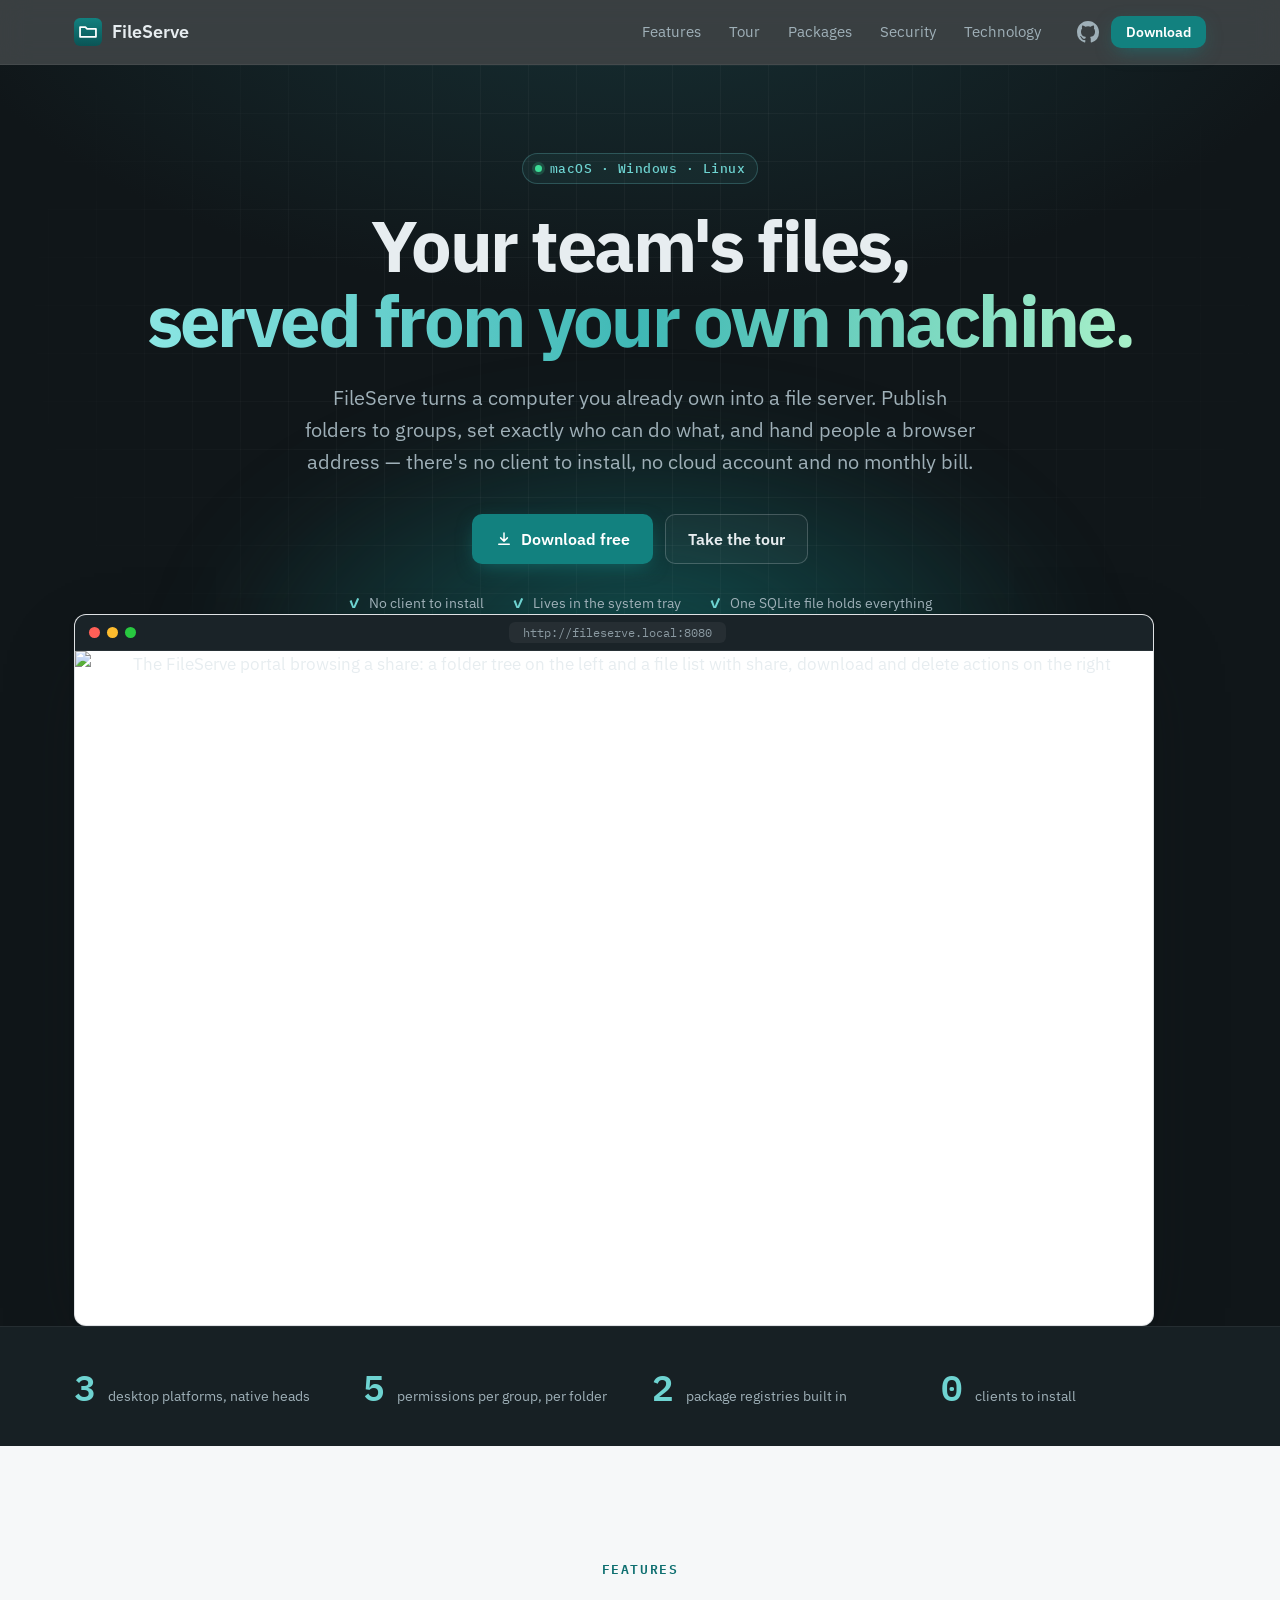
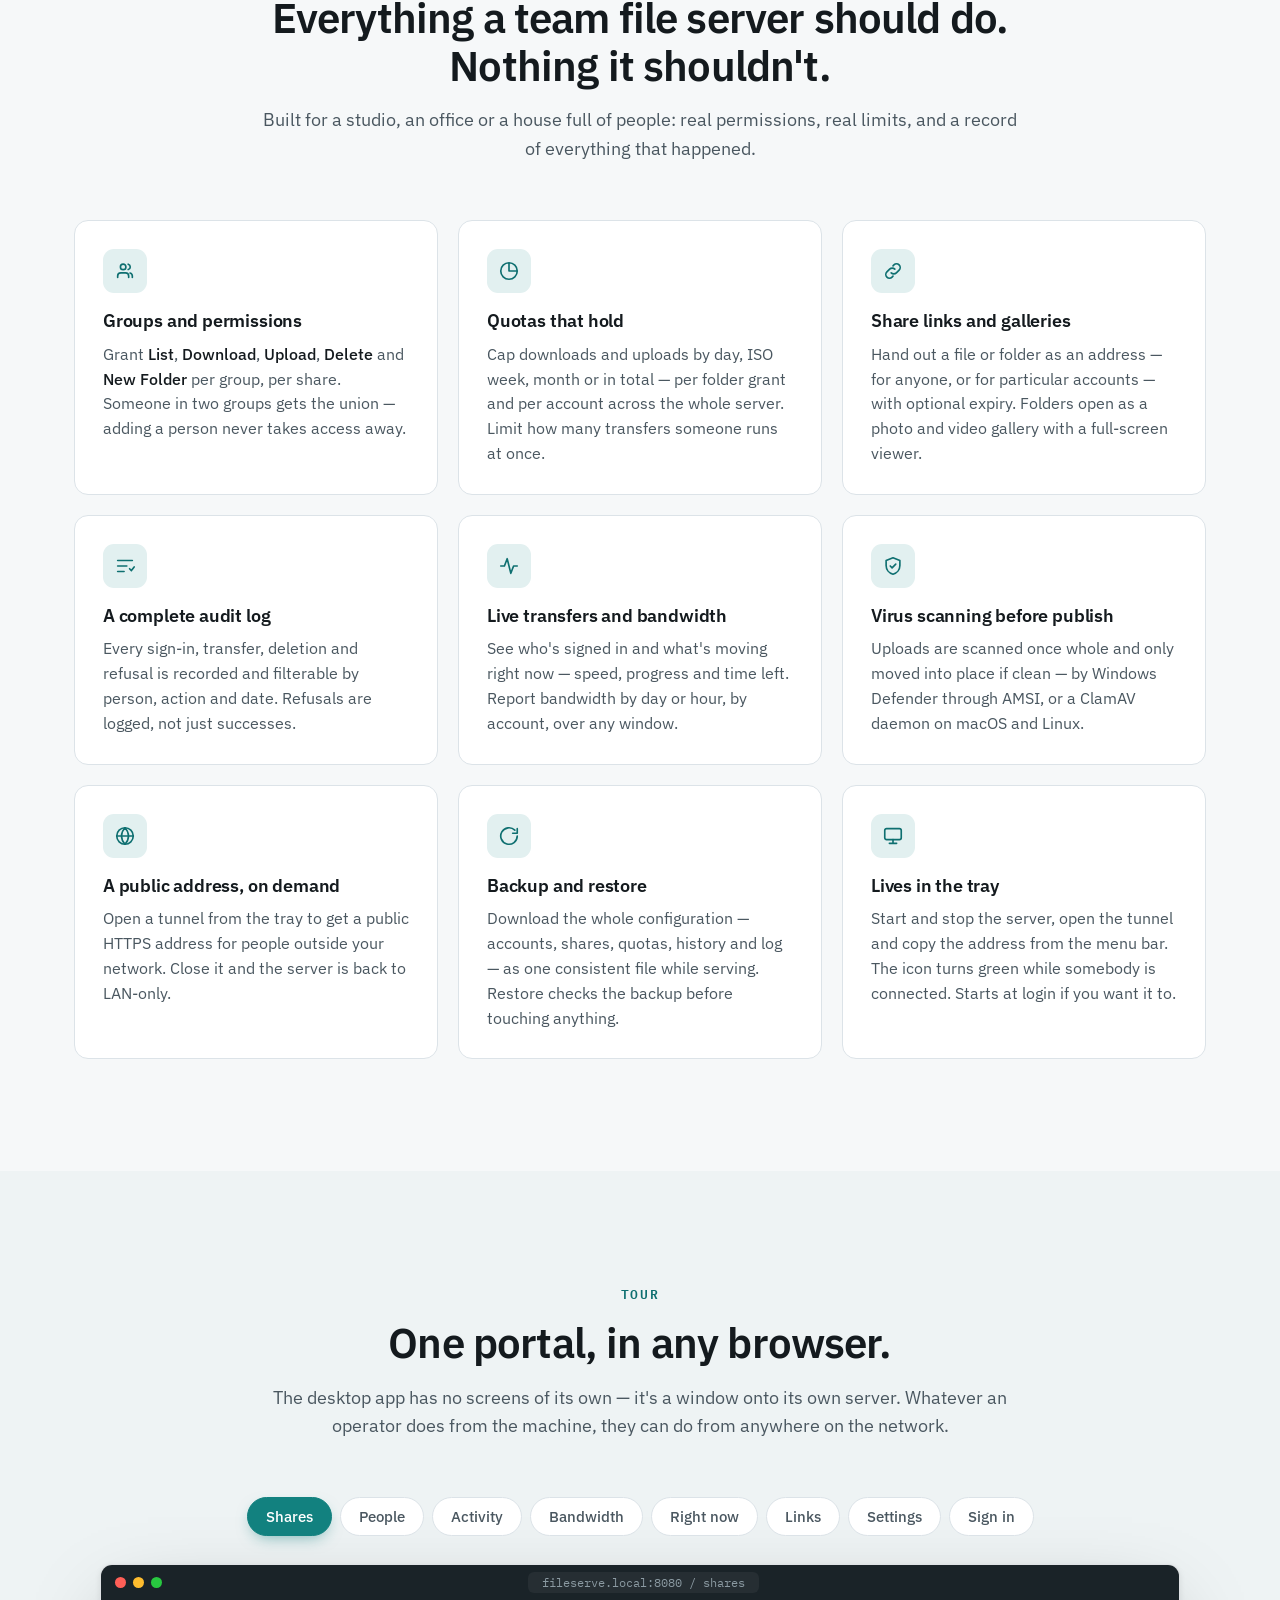
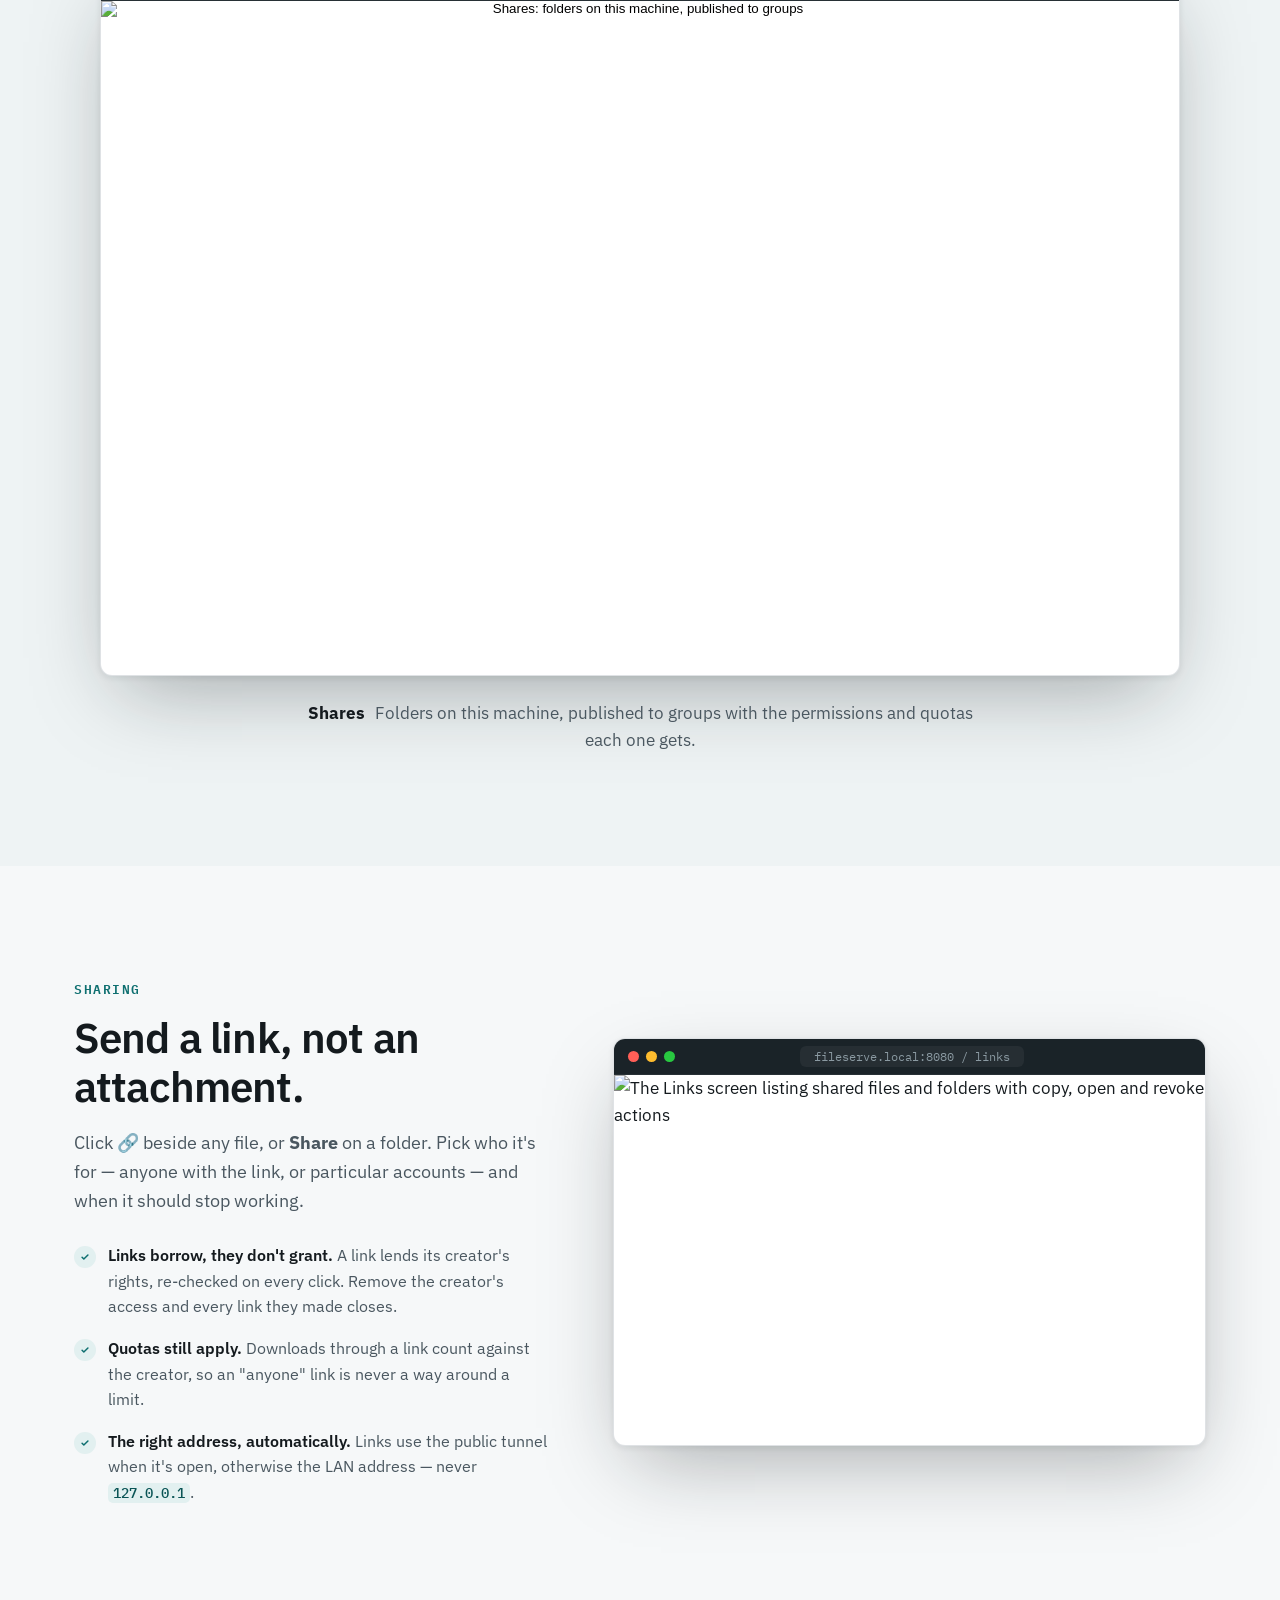
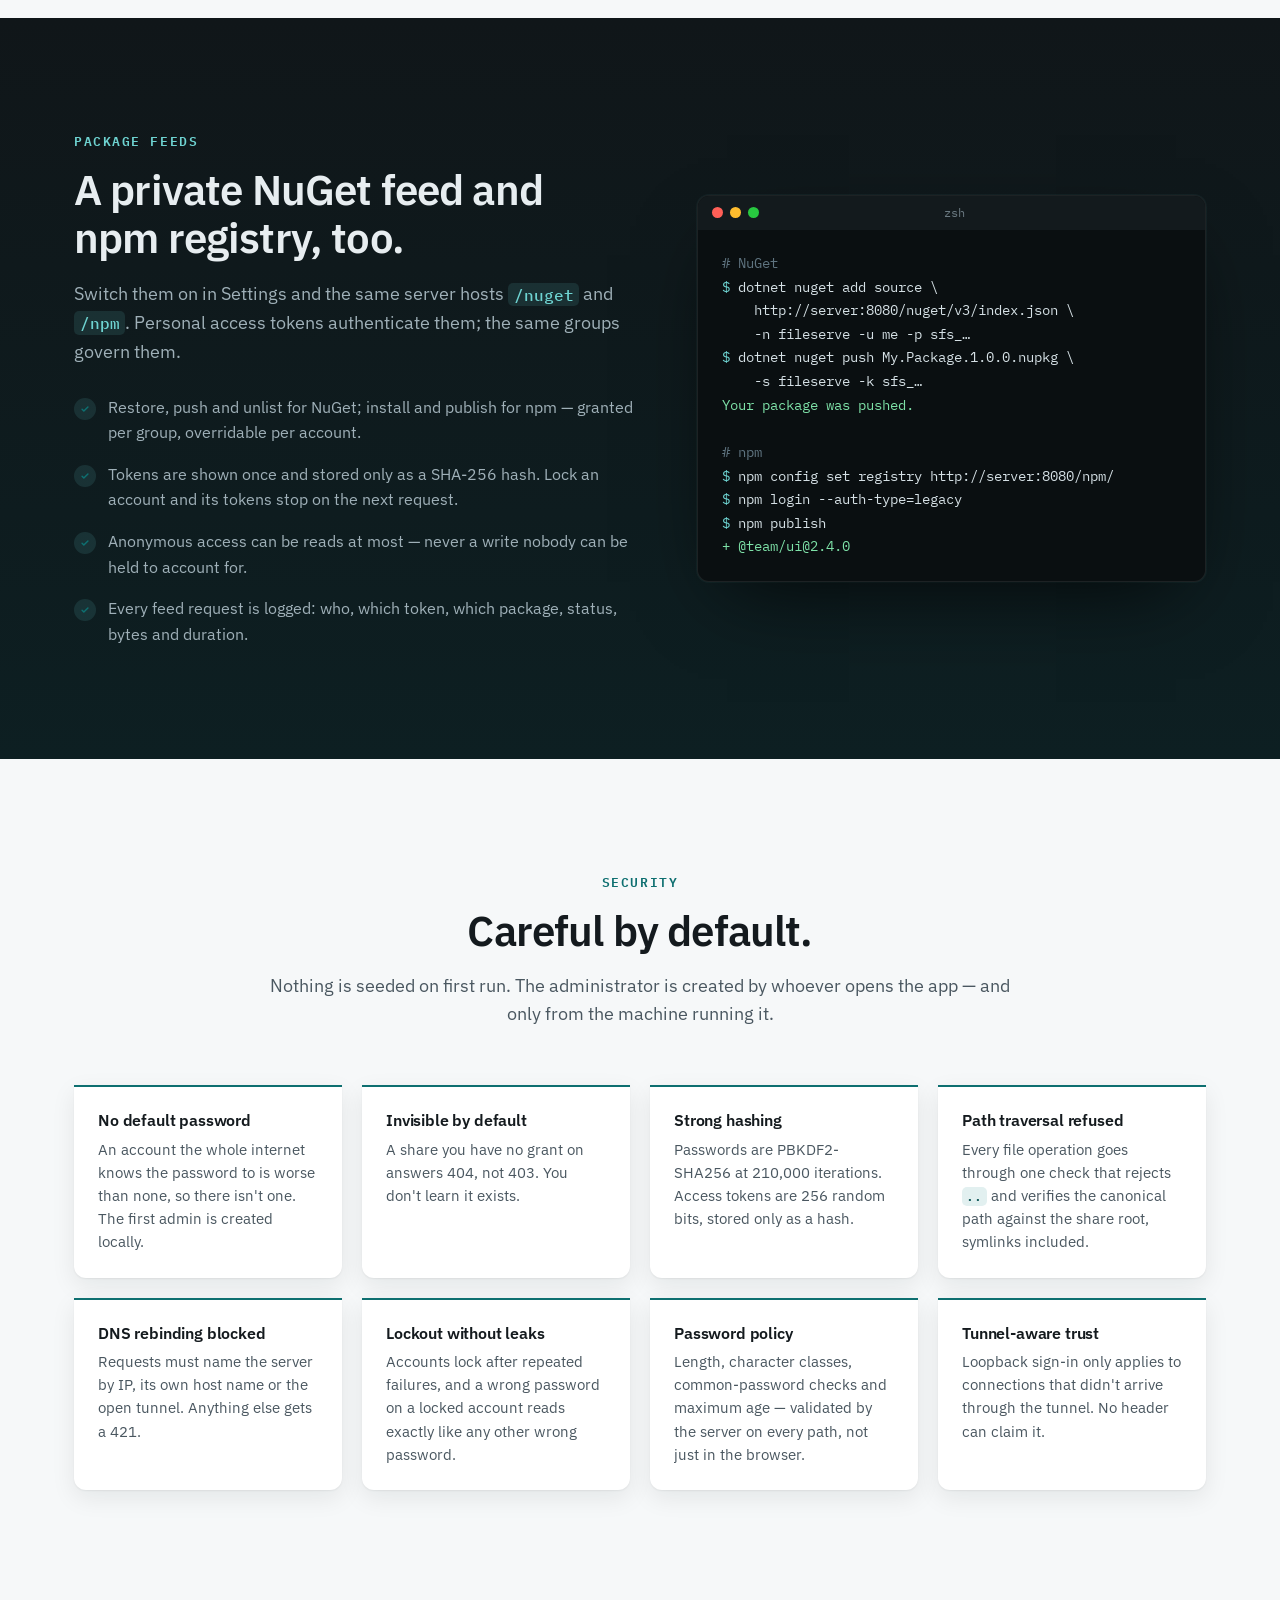
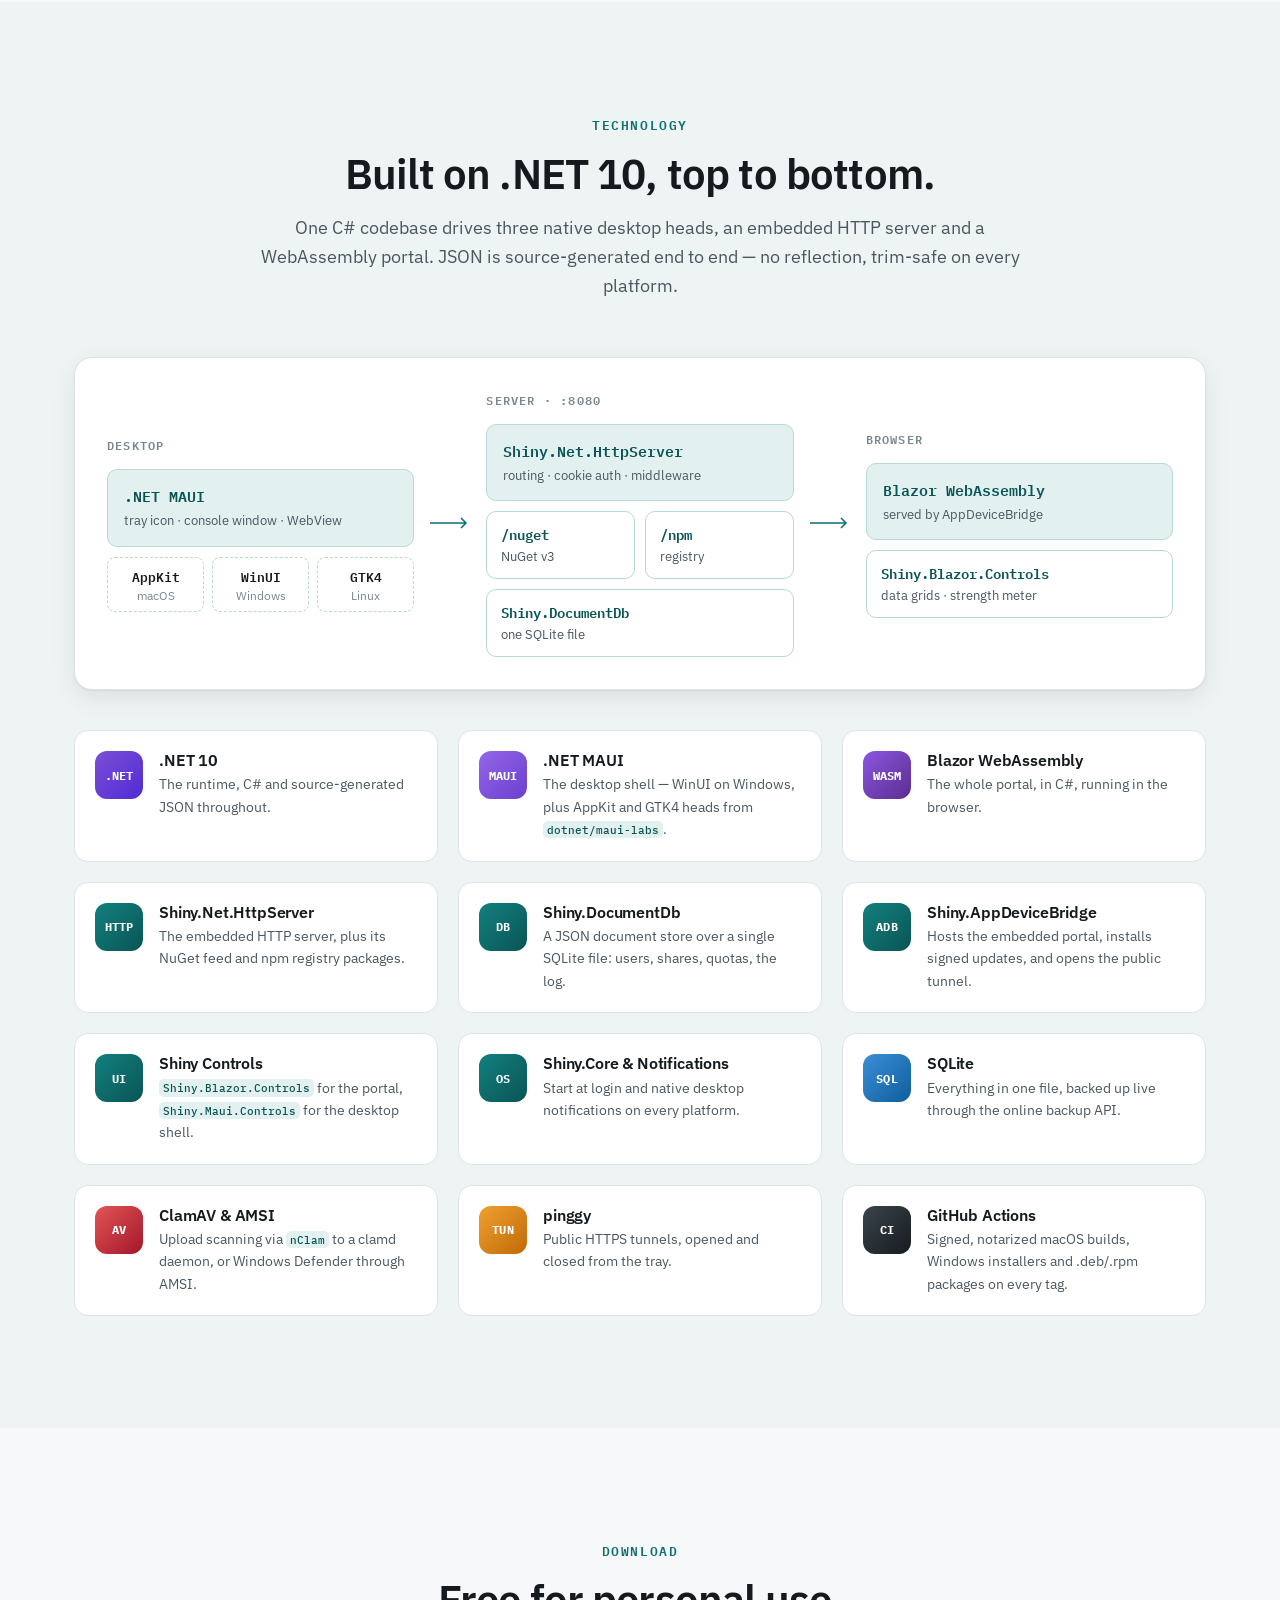
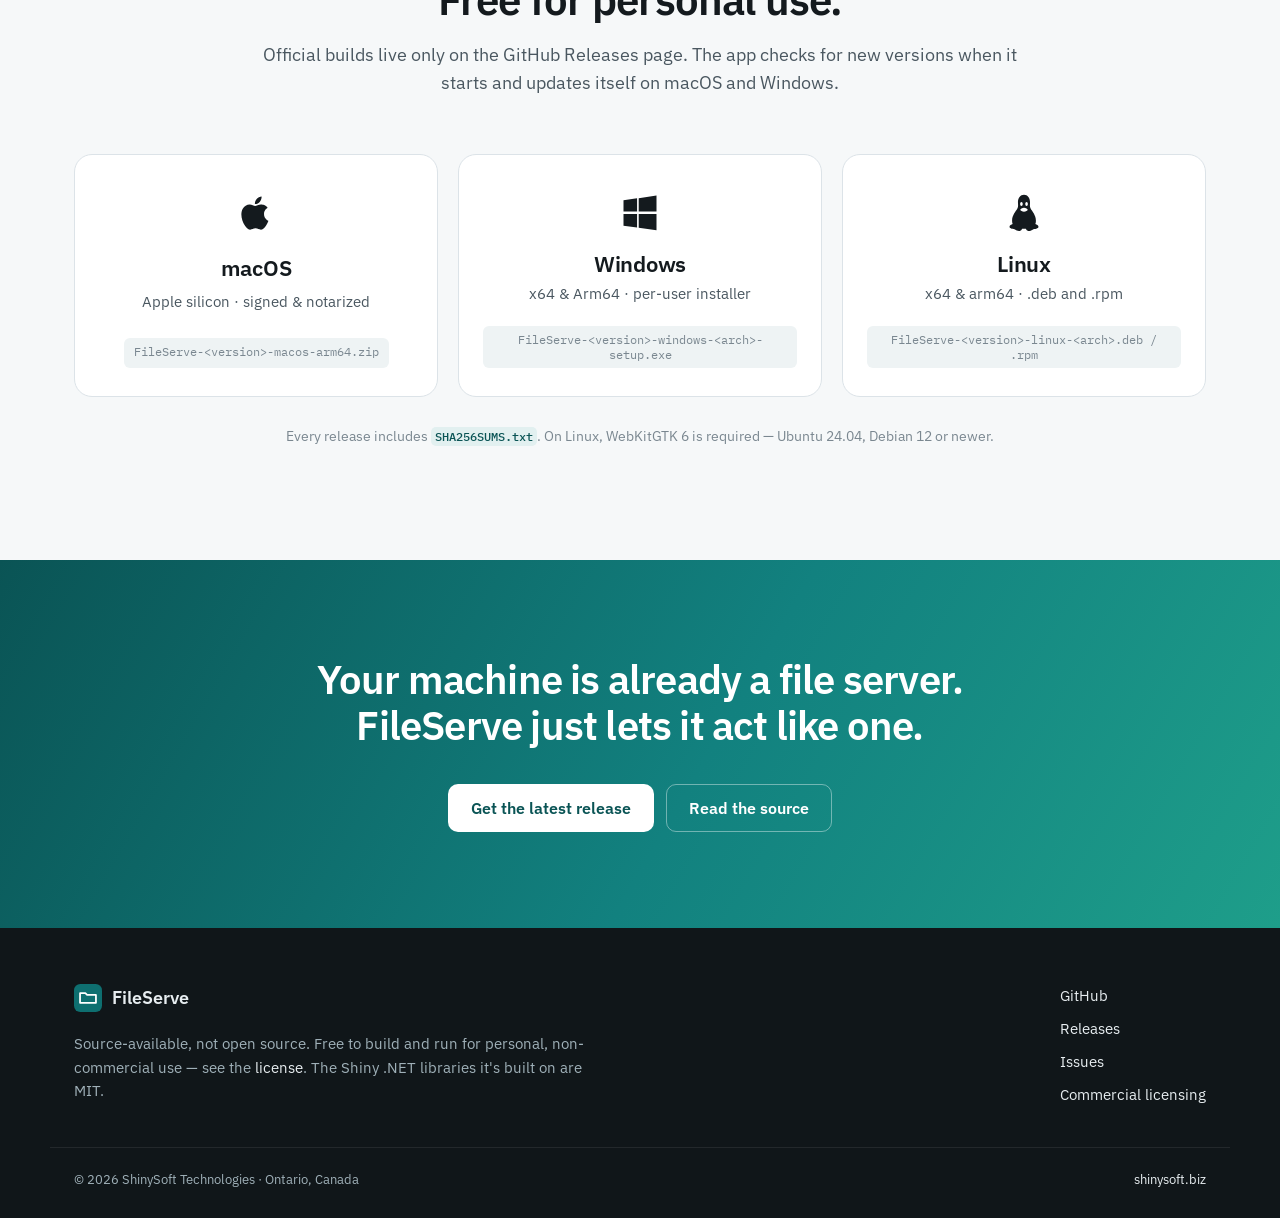
==== site/index.html @ 06740da3 "Website" ====
<!doctype html>
<html lang="en">
<head>
  <meta charset="utf-8">
  <meta name="viewport" content="width=device-width, initial-scale=1">
  <title>FileServe — a file server for your team, on your own machine</title>
  <meta name="description" content="FileServe is a self-hosted file server for macOS, Windows and Linux. Publish folders to groups with permissions and quotas, share links, watch transfers live, and host a private NuGet feed and npm registry — all from a browser, with no client to install.">
  <meta name="theme-color" content="#101619">

  <meta property="og:type" content="website">
  <meta property="og:title" content="FileServe — a file server for your team">
  <meta property="og:description" content="Self-hosted file sharing for macOS, Windows and Linux. Permissions, quotas, share links, live transfers, audit log, and private NuGet and npm feeds.">
  <meta property="og:url" content="https://shinysoftware.github.io/ShinyFileServe/">
  <meta property="og:image" content="https://shinysoftware.github.io/ShinyFileServe/screenshots/browse.png">
  <meta name="twitter:card" content="summary_large_image">

  <link rel="icon" type="image/svg+xml" href="icon.svg">
  <link rel="preconnect" href="https://fonts.googleapis.com">
  <link rel="preconnect" href="https://fonts.gstatic.com" crossorigin>
  <link href="https://fonts.googleapis.com/css2?family=IBM+Plex+Mono:wght@400;500;600&family=IBM+Plex+Sans:wght@400;500;600;700&display=swap" rel="stylesheet">
  <link rel="stylesheet" href="styles.css">
</head>
<body>

<header class="nav" id="top">
  <div class="wrap nav-inner">
    <a class="brand" href="#top" aria-label="FileServe home">
      <svg class="brand-mark" viewBox="100 100 824 824" aria-hidden="true"><defs><linearGradient id="t" x1="0" y1="0" x2="0" y2="1"><stop offset="0" stop-color="#12817F"/><stop offset="1" stop-color="#0A5455"/></linearGradient></defs><rect x="100" y="100" width="824" height="824" rx="184" fill="url(#t)"/><path d="M278 655 L278 369 L434 369 L486 421 L746 421 L746 655 Z" fill="none" stroke="#fff" stroke-width="52" stroke-linejoin="round" stroke-linecap="round"/></svg>
      <span>FileServe</span>
    </a>
    <nav class="nav-links" aria-label="Sections">
      <a href="#features">Features</a>
      <a href="#tour">Tour</a>
      <a href="#packages">Packages</a>
      <a href="#security">Security</a>
      <a href="#stack">Technology</a>
    </nav>
    <div class="nav-cta">
      <a class="icon-link" href="https://github.com/ShinySoftware/ShinyFileServe" aria-label="Source on GitHub">
        <svg viewBox="0 0 16 16" aria-hidden="true"><path fill="currentColor" d="M8 0C3.58 0 0 3.58 0 8a8 8 0 0 0 5.47 7.59c.4.07.55-.17.55-.38v-1.33c-2.23.48-2.7-1.07-2.7-1.07-.36-.92-.89-1.17-.89-1.17-.73-.5.06-.49.06-.49.8.06 1.23.83 1.23.83.72 1.22 1.87.87 2.33.66.07-.52.28-.87.51-1.07-1.78-.2-3.65-.89-3.65-3.95 0-.87.31-1.59.82-2.15-.08-.2-.36-1.02.08-2.12 0 0 .67-.21 2.2.82a7.6 7.6 0 0 1 4 0c1.53-1.04 2.2-.82 2.2-.82.44 1.1.16 1.92.08 2.12.51.56.82 1.27.82 2.15 0 3.07-1.87 3.75-3.65 3.95.29.25.54.73.54 1.48v2.19c0 .21.15.46.55.38A8 8 0 0 0 16 8c0-4.42-3.58-8-8-8Z"/></svg>
      </a>
      <a class="btn btn-sm btn-accent" href="#download">Download</a>
    </div>
  </div>
</header>

<main>

  <!-- Hero -->
  <section class="hero">
    <div class="hero-glow" aria-hidden="true"></div>
    <div class="wrap hero-inner">
      <p class="eyebrow"><span class="dot"></span> macOS · Windows · Linux</p>
      <h1>Your team's files,<br><span class="grad">served from your own machine.</span></h1>
      <p class="lede">
        FileServe turns a computer you already own into a file server. Publish folders to groups,
        set exactly who can do what, and hand people a browser address — there's no client to install,
        no cloud account and no monthly bill.
      </p>
      <div class="hero-actions">
        <a class="btn btn-accent btn-lg" href="#download">
          <svg viewBox="0 0 24 24" aria-hidden="true"><path d="M12 4v11m0 0-4.5-4.5M12 15l4.5-4.5M5 19h14" fill="none" stroke="currentColor" stroke-width="2" stroke-linecap="round" stroke-linejoin="round"/></svg>
          Download free
        </a>
        <a class="btn btn-ghost btn-lg" href="#tour">Take the tour</a>
      </div>
      <ul class="hero-facts" aria-label="Highlights">
        <li>No client to install</li>
        <li>Lives in the system tray</li>
        <li>One SQLite file holds everything</li>
      </ul>

      <figure class="window hero-shot">
        <div class="window-bar" aria-hidden="true"><i></i><i></i><i></i><span>http://fileserve.local:8080</span></div>
        <picture>
          <source media="(prefers-color-scheme: dark)" srcset="screenshots/browse-dark.png">
          <img src="screenshots/browse.png" width="1920" height="1200" alt="The FileServe portal browsing a share: a folder tree on the left and a file list with share, download and delete actions on the right">
        </picture>
      </figure>
    </div>
  </section>

  <!-- Strip -->
  <section class="strip" aria-label="At a glance">
    <div class="wrap strip-inner">
      <div><strong>3</strong><span>desktop platforms, native heads</span></div>
      <div><strong>5</strong><span>permissions per group, per folder</span></div>
      <div><strong>2</strong><span>package registries built in</span></div>
      <div><strong>0</strong><span>clients to install</span></div>
    </div>
  </section>

  <!-- Features -->
  <section class="section" id="features">
    <div class="wrap">
      <div class="section-head">
        <p class="kicker">Features</p>
        <h2>Everything a team file server should do. Nothing it shouldn't.</h2>
        <p>Built for a studio, an office or a house full of people: real permissions, real limits, and a record of everything that happened.</p>
      </div>

      <div class="grid features">
        <article class="card">
          <div class="ico"><svg viewBox="0 0 24 24"><path d="M16 19v-1.5a3.5 3.5 0 0 0-3.5-3.5h-5A3.5 3.5 0 0 0 4 17.5V19M10 10.5a3 3 0 1 0 0-6 3 3 0 0 0 0 6ZM20 19v-1.5a3.5 3.5 0 0 0-2.5-3.35M15.5 4.6a3 3 0 0 1 0 5.8"/></svg></div>
          <h3>Groups and permissions</h3>
          <p>Grant <em>List</em>, <em>Download</em>, <em>Upload</em>, <em>Delete</em> and <em>New Folder</em> per group, per share. Someone in two groups gets the union — adding a person never takes access away.</p>
        </article>
        <article class="card">
          <div class="ico"><svg viewBox="0 0 24 24"><path d="M12 3a9 9 0 1 0 9 9M12 3v9h9M12 3a9 9 0 0 1 9 9"/></svg></div>
          <h3>Quotas that hold</h3>
          <p>Cap downloads and uploads by day, ISO week, month or in total — per folder grant and per account across the whole server. Limit how many transfers someone runs at once.</p>
        </article>
        <article class="card">
          <div class="ico"><svg viewBox="0 0 24 24"><path d="M10 14a4 4 0 0 0 5.66 0l3-3a4 4 0 0 0-5.66-5.66l-1 1M14 10a4 4 0 0 0-5.66 0l-3 3a4 4 0 0 0 5.66 5.66l1-1"/></svg></div>
          <h3>Share links and galleries</h3>
          <p>Hand out a file or folder as an address — for anyone, or for particular accounts — with optional expiry. Folders open as a photo and video gallery with a full-screen viewer.</p>
        </article>
        <article class="card">
          <div class="ico"><svg viewBox="0 0 24 24"><path d="M4 6h16M4 12h10M4 18h7M17 15l2 2 3-4"/></svg></div>
          <h3>A complete audit log</h3>
          <p>Every sign-in, transfer, deletion and refusal is recorded and filterable by person, action and date. Refusals are logged, not just successes.</p>
        </article>
        <article class="card">
          <div class="ico"><svg viewBox="0 0 24 24"><path d="M3 12h4l3-8 4 16 3-8h4"/></svg></div>
          <h3>Live transfers and bandwidth</h3>
          <p>See who's signed in and what's moving right now — speed, progress and time left. Report bandwidth by day or hour, by account, over any window.</p>
        </article>
        <article class="card">
          <div class="ico"><svg viewBox="0 0 24 24"><path d="M12 3 4.5 6v5.5c0 4.6 3.2 8.4 7.5 9.5 4.3-1.1 7.5-4.9 7.5-9.5V6L12 3Z"/><path d="m9 12 2 2 4-4"/></svg></div>
          <h3>Virus scanning before publish</h3>
          <p>Uploads are scanned once whole and only moved into place if clean — by Windows Defender through AMSI, or a ClamAV daemon on macOS and Linux.</p>
        </article>
        <article class="card">
          <div class="ico"><svg viewBox="0 0 24 24"><circle cx="12" cy="12" r="9"/><path d="M3 12h18M12 3c2.5 2.7 3.8 5.7 3.8 9s-1.3 6.3-3.8 9c-2.5-2.7-3.8-5.7-3.8-9S9.5 5.7 12 3Z"/></svg></div>
          <h3>A public address, on demand</h3>
          <p>Open a tunnel from the tray to get a public HTTPS address for people outside your network. Close it and the server is back to LAN-only.</p>
        </article>
        <article class="card">
          <div class="ico"><svg viewBox="0 0 24 24"><path d="M21 12a9 9 0 1 1-2.64-6.36M21 4v5h-5"/></svg></div>
          <h3>Backup and restore</h3>
          <p>Download the whole configuration — accounts, shares, quotas, history and log — as one consistent file while serving. Restore checks the backup before touching anything.</p>
        </article>
        <article class="card">
          <div class="ico"><svg viewBox="0 0 24 24"><rect x="3" y="4" width="18" height="12" rx="2"/><path d="M8 20h8M12 16v4"/></svg></div>
          <h3>Lives in the tray</h3>
          <p>Start and stop the server, open the tunnel and copy the address from the menu bar. The icon turns green while somebody is connected. Starts at login if you want it to.</p>
        </article>
      </div>
    </div>
  </section>

  <!-- Tour -->
  <section class="section section-alt" id="tour">
    <div class="wrap">
      <div class="section-head">
        <p class="kicker">Tour</p>
        <h2>One portal, in any browser.</h2>
        <p>The desktop app has no screens of its own — it's a window onto its own server. Whatever an operator does from the machine, they can do from anywhere on the network.</p>
      </div>

      <div class="tour">
        <div class="tour-tabs" role="tablist" aria-label="Screens">
          <button role="tab" aria-selected="true" data-shot="shares" data-title="Shares" data-text="Folders on this machine, published to groups with the permissions and quotas each one gets.">Shares</button>
          <button role="tab" aria-selected="false" data-shot="people" data-title="People" data-text="Accounts and groups, parallel-transfer caps, expiry dates and per-account quotas.">People</button>
          <button role="tab" aria-selected="false" data-shot="activity" data-title="Activity" data-text="Every sign-in, transfer and refusal, filterable by who, what and when.">Activity</button>
          <button role="tab" aria-selected="false" data-shot="bandwidth" data-title="Bandwidth" data-text="In and out over any window, by day or by hour, with a table of who moved what.">Bandwidth</button>
          <button role="tab" aria-selected="false" data-shot="live" data-title="Right now" data-text="Who is signed in and what is moving — speed, progress and time left for every transfer.">Right now</button>
          <button role="tab" aria-selected="false" data-shot="links" data-title="Links" data-text="Files and folders shared by address: copy, open or revoke what you made and what was shared with you.">Links</button>
          <button role="tab" aria-selected="false" data-shot="settings" data-title="Settings" data-text="Serving, the public tunnel, password policy, sessions, package feeds and start at login.">Settings</button>
          <button role="tab" aria-selected="false" data-shot="signin" data-title="Sign in" data-text="What anyone not on this machine sees first — with a live password-strength meter on setup.">Sign in</button>
        </div>

        <figure class="window tour-shot">
          <div class="window-bar" aria-hidden="true"><i></i><i></i><i></i><span id="tour-url">fileserve.local:8080 / shares</span></div>
          <button class="tour-zoom" type="button" aria-label="View screenshot full size">
            <img id="tour-img" src="screenshots/shares.png" width="1920" height="1200" alt="Shares: folders on this machine, published to groups">
          </button>
        </figure>
        <p class="tour-caption"><strong id="tour-title">Shares</strong> <span id="tour-text">Folders on this machine, published to groups with the permissions and quotas each one gets.</span></p>
      </div>
    </div>
  </section>

  <!-- Split: links -->
  <section class="section">
    <div class="wrap split">
      <div>
        <p class="kicker">Sharing</p>
        <h2>Send a link, not an attachment.</h2>
        <p>Click 🔗 beside any file, or <strong>Share</strong> on a folder. Pick who it's for — anyone with the link, or particular accounts — and when it should stop working.</p>
        <ul class="ticks">
          <li><strong>Links borrow, they don't grant.</strong> A link lends its creator's rights, re-checked on every click. Remove the creator's access and every link they made closes.</li>
          <li><strong>Quotas still apply.</strong> Downloads through a link count against the creator, so an "anyone" link is never a way around a limit.</li>
          <li><strong>The right address, automatically.</strong> Links use the public tunnel when it's open, otherwise the LAN address — never <code>127.0.0.1</code>.</li>
        </ul>
      </div>
      <figure class="window">
        <div class="window-bar" aria-hidden="true"><i></i><i></i><i></i><span>fileserve.local:8080 / links</span></div>
        <img src="screenshots/links.png" width="1920" height="1200" loading="lazy" alt="The Links screen listing shared files and folders with copy, open and revoke actions">
      </figure>
    </div>
  </section>

  <!-- Packages -->
  <section class="section section-dark" id="packages">
    <div class="wrap split split-rev">
      <div>
        <p class="kicker">Package feeds</p>
        <h2>A private NuGet feed and npm registry, too.</h2>
        <p>Switch them on in Settings and the same server hosts <code>/nuget</code> and <code>/npm</code>. Personal access tokens authenticate them; the same groups govern them.</p>
        <ul class="ticks">
          <li>Restore, push and unlist for NuGet; install and publish for npm — granted per group, overridable per account.</li>
          <li>Tokens are shown once and stored only as a SHA-256 hash. Lock an account and its tokens stop on the next request.</li>
          <li>Anonymous access can be reads at most — never a write nobody can be held to account for.</li>
          <li>Every feed request is logged: who, which token, which package, status, bytes and duration.</li>
        </ul>
      </div>
      <div class="terminal" role="img" aria-label="Terminal commands adding FileServe as a NuGet source and npm registry">
        <div class="terminal-bar" aria-hidden="true"><i></i><i></i><i></i><span>zsh</span></div>
<pre><code><span class="c"># NuGet</span>
<span class="p">$</span> dotnet nuget add source \
    http://server:8080/nuget/v3/index.json \
    -n fileserve -u me -p sfs_…
<span class="p">$</span> dotnet nuget push My.Package.1.0.0.nupkg \
    -s fileserve -k sfs_…
<span class="ok">Your package was pushed.</span>

<span class="c"># npm</span>
<span class="p">$</span> npm config set registry http://server:8080/npm/
<span class="p">$</span> npm login --auth-type=legacy
<span class="p">$</span> npm publish
<span class="ok">+ @team/ui@2.4.0</span></code></pre>
      </div>
    </div>
  </section>

  <!-- Security -->
  <section class="section" id="security">
    <div class="wrap">
      <div class="section-head">
        <p class="kicker">Security</p>
        <h2>Careful by default.</h2>
        <p>Nothing is seeded on first run. The administrator is created by whoever opens the app — and only from the machine running it.</p>
      </div>
      <div class="grid security">
        <div class="sec"><h3>No default password</h3><p>An account the whole internet knows the password to is worse than none, so there isn't one. The first admin is created locally.</p></div>
        <div class="sec"><h3>Invisible by default</h3><p>A share you have no grant on answers 404, not 403. You don't learn it exists.</p></div>
        <div class="sec"><h3>Strong hashing</h3><p>Passwords are PBKDF2-SHA256 at 210,000 iterations. Access tokens are 256 random bits, stored only as a hash.</p></div>
        <div class="sec"><h3>Path traversal refused</h3><p>Every file operation goes through one check that rejects <code>..</code> and verifies the canonical path against the share root, symlinks included.</p></div>
        <div class="sec"><h3>DNS rebinding blocked</h3><p>Requests must name the server by IP, its own host name or the open tunnel. Anything else gets a 421.</p></div>
        <div class="sec"><h3>Lockout without leaks</h3><p>Accounts lock after repeated failures, and a wrong password on a locked account reads exactly like any other wrong password.</p></div>
        <div class="sec"><h3>Password policy</h3><p>Length, character classes, common-password checks and maximum age — validated by the server on every path, not just in the browser.</p></div>
        <div class="sec"><h3>Tunnel-aware trust</h3><p>Loopback sign-in only applies to connections that didn't arrive through the tunnel. No header can claim it.</p></div>
      </div>
    </div>
  </section>

  <!-- Stack -->
  <section class="section section-alt" id="stack">
    <div class="wrap">
      <div class="section-head">
        <p class="kicker">Technology</p>
        <h2>Built on .NET 10, top to bottom.</h2>
        <p>One C# codebase drives three native desktop heads, an embedded HTTP server and a WebAssembly portal. JSON is source-generated end to end — no reflection, trim-safe on every platform.</p>
      </div>

      <div class="arch" aria-label="Architecture">
        <div class="arch-col">
          <p class="arch-label">Desktop</p>
          <div class="arch-box"><strong>.NET MAUI</strong><span>tray icon · console window · WebView</span></div>
          <div class="arch-heads">
            <span>AppKit<small>macOS</small></span>
            <span>WinUI<small>Windows</small></span>
            <span>GTK4<small>Linux</small></span>
          </div>
        </div>
        <div class="arch-arrow" aria-hidden="true"><svg viewBox="0 0 40 12"><path d="M0 6h36m-5-5 5 5-5 5" fill="none" stroke="currentColor" stroke-width="1.5"/></svg></div>
        <div class="arch-col">
          <p class="arch-label">Server · :8080</p>
          <div class="arch-box"><strong>Shiny.Net.HttpServer</strong><span>routing · cookie auth · middleware</span></div>
          <div class="arch-row">
            <div class="arch-box sm"><strong>/nuget</strong><span>NuGet v3</span></div>
            <div class="arch-box sm"><strong>/npm</strong><span>registry</span></div>
          </div>
          <div class="arch-box sm"><strong>Shiny.DocumentDb</strong><span>one SQLite file</span></div>
        </div>
        <div class="arch-arrow" aria-hidden="true"><svg viewBox="0 0 40 12"><path d="M0 6h36m-5-5 5 5-5 5" fill="none" stroke="currentColor" stroke-width="1.5"/></svg></div>
        <div class="arch-col">
          <p class="arch-label">Browser</p>
          <div class="arch-box"><strong>Blazor WebAssembly</strong><span>served by AppDeviceBridge</span></div>
          <div class="arch-box sm"><strong>Shiny.Blazor.Controls</strong><span>data grids · strength meter</span></div>
        </div>
      </div>

      <div class="grid stack">
        <a class="tech" href="https://dotnet.microsoft.com/" target="_blank" rel="noopener"><span class="tech-badge b-net">.NET</span><div><h3>.NET 10</h3><p>The runtime, C# and source-generated JSON throughout.</p></div></a>
        <a class="tech" href="https://dotnet.microsoft.com/apps/maui" target="_blank" rel="noopener"><span class="tech-badge b-maui">MAUI</span><div><h3>.NET MAUI</h3><p>The desktop shell — WinUI on Windows, plus AppKit and GTK4 heads from <code>dotnet/maui-labs</code>.</p></div></a>
        <a class="tech" href="https://dotnet.microsoft.com/apps/aspnet/web-apps/blazor" target="_blank" rel="noopener"><span class="tech-badge b-blazor">WASM</span><div><h3>Blazor WebAssembly</h3><p>The whole portal, in C#, running in the browser.</p></div></a>
        <a class="tech" href="https://github.com/shinyorg" target="_blank" rel="noopener"><span class="tech-badge b-shiny">HTTP</span><div><h3>Shiny.Net.HttpServer</h3><p>The embedded HTTP server, plus its NuGet feed and npm registry packages.</p></div></a>
        <a class="tech" href="https://github.com/shinyorg" target="_blank" rel="noopener"><span class="tech-badge b-shiny">DB</span><div><h3>Shiny.DocumentDb</h3><p>A JSON document store over a single SQLite file: users, shares, quotas, the log.</p></div></a>
        <a class="tech" href="https://github.com/shinyorg/appdevicebridge" target="_blank" rel="noopener"><span class="tech-badge b-shiny">ADB</span><div><h3>Shiny.AppDeviceBridge</h3><p>Hosts the embedded portal, installs signed updates, and opens the public tunnel.</p></div></a>
        <a class="tech" href="https://github.com/shinyorg" target="_blank" rel="noopener"><span class="tech-badge b-shiny">UI</span><div><h3>Shiny Controls</h3><p><code>Shiny.Blazor.Controls</code> for the portal, <code>Shiny.Maui.Controls</code> for the desktop shell.</p></div></a>
        <a class="tech" href="https://github.com/shinyorg/shiny" target="_blank" rel="noopener"><span class="tech-badge b-shiny">OS</span><div><h3>Shiny.Core &amp; Notifications</h3><p>Start at login and native desktop notifications on every platform.</p></div></a>
        <a class="tech" href="https://www.sqlite.org/" target="_blank" rel="noopener"><span class="tech-badge b-sqlite">SQL</span><div><h3>SQLite</h3><p>Everything in one file, backed up live through the online backup API.</p></div></a>
        <a class="tech" href="https://www.clamav.net/" target="_blank" rel="noopener"><span class="tech-badge b-av">AV</span><div><h3>ClamAV &amp; AMSI</h3><p>Upload scanning via <code>nClam</code> to a clamd daemon, or Windows Defender through AMSI.</p></div></a>
        <a class="tech" href="https://pinggy.io/" target="_blank" rel="noopener"><span class="tech-badge b-tun">TUN</span><div><h3>pinggy</h3><p>Public HTTPS tunnels, opened and closed from the tray.</p></div></a>
        <a class="tech" href="https://github.com/features/actions" target="_blank" rel="noopener"><span class="tech-badge b-gh">CI</span><div><h3>GitHub Actions</h3><p>Signed, notarized macOS builds, Windows installers and .deb/.rpm packages on every tag.</p></div></a>
      </div>
    </div>
  </section>

  <!-- Download -->
  <section class="section" id="download">
    <div class="wrap">
      <div class="section-head">
        <p class="kicker">Download</p>
        <h2>Free for personal use.</h2>
        <p>Official builds live only on the GitHub Releases page. The app checks for new versions when it starts and updates itself on macOS and Windows.</p>
      </div>
      <div class="grid downloads">
        <a class="dl" href="https://github.com/ShinySoftware/ShinyFileServe/releases/latest">
          <svg class="dl-os" viewBox="0 0 24 24" aria-hidden="true"><path fill="currentColor" d="M16.37 12.6c-.02-2.3 1.88-3.4 1.96-3.46-1.07-1.56-2.73-1.77-3.32-1.8-1.41-.14-2.76.83-3.47.83-.72 0-1.82-.81-3-.79-1.54.02-2.96.9-3.76 2.27-1.6 2.78-.41 6.9 1.15 9.16.77 1.1 1.67 2.34 2.86 2.3 1.15-.05 1.58-.74 2.97-.74 1.38 0 1.77.74 2.98.72 1.24-.02 2.02-1.12 2.77-2.23.88-1.28 1.24-2.52 1.26-2.59-.03-.01-2.4-.92-2.4-3.67ZM14.1 5.86c.63-.77 1.06-1.83.94-2.89-.91.04-2.02.61-2.67 1.37-.58.67-1.1 1.76-.96 2.8 1.02.08 2.06-.52 2.69-1.28Z"/></svg>
          <h3>macOS</h3>
          <p>Apple silicon · signed &amp; notarized</p>
          <span class="dl-file">FileServe-&lt;version&gt;-macos-arm64.zip</span>
        </a>
        <a class="dl" href="https://github.com/ShinySoftware/ShinyFileServe/releases/latest">
          <svg class="dl-os" viewBox="0 0 24 24" aria-hidden="true"><path fill="currentColor" d="M3 5.1 10.4 4v7.2H3V5.1Zm8.3-1.2L21 2.5v8.7h-9.7V3.9ZM3 12.6h7.4v7.3L3 18.9v-6.3Zm8.3 0H21v8.8l-9.7-1.4v-7.4Z"/></svg>
          <h3>Windows</h3>
          <p>x64 &amp; Arm64 · per-user installer</p>
          <span class="dl-file">FileServe-&lt;version&gt;-windows-&lt;arch&gt;-setup.exe</span>
        </a>
        <a class="dl" href="https://github.com/ShinySoftware/ShinyFileServe/releases/latest">
          <svg class="dl-os" viewBox="0 0 24 24" aria-hidden="true"><path fill="currentColor" d="M12 2c-2 0-3.3 1.7-3.3 4.2 0 1.3.3 2.3-.3 3.4-.9 1.6-2.9 3.6-2.9 6.6 0 .7.1 1.3.3 1.8-.7.3-1.7.6-1.7 1.5 0 1.1 2.1 1.1 3.2 1.6 1 .5 1.8.9 2.6.6.6-.2.9-.7 1.1-1.1h2c.2.4.5.9 1.1 1.1.8.3 1.6-.1 2.6-.6 1.1-.5 3.2-.5 3.2-1.6 0-.9-1-1.2-1.7-1.5.2-.5.3-1.1.3-1.8 0-3-2-5-2.9-6.6-.6-1.1-.3-2.1-.3-3.4C15.3 3.7 14 2 12 2Zm-1.4 4c.4 0 .7.5.7 1.1 0 .6-.3 1.1-.7 1.1s-.7-.5-.7-1.1c0-.6.3-1.1.7-1.1Zm2.8 0c.4 0 .7.5.7 1.1 0 .6-.3 1.1-.7 1.1s-.7-.5-.7-1.1c0-.6.3-1.1.7-1.1ZM12 9.2c.9 0 2 .6 2 1 0 .5-1.1 1.1-2 1.1s-2-.6-2-1.1c0-.4 1.1-1 2-1Z"/></svg>
          <h3>Linux</h3>
          <p>x64 &amp; arm64 · .deb and .rpm</p>
          <span class="dl-file">FileServe-&lt;version&gt;-linux-&lt;arch&gt;.deb / .rpm</span>
        </a>
      </div>
      <p class="dl-note">Every release includes <code>SHA256SUMS.txt</code>. On Linux, WebKitGTK 6 is required — Ubuntu 24.04, Debian 12 or newer.</p>
    </div>
  </section>

  <!-- Final CTA -->
  <section class="cta">
    <div class="wrap cta-inner">
      <h2>Your machine is already a file server.<br>FileServe just lets it act like one.</h2>
      <div class="hero-actions">
        <a class="btn btn-light btn-lg" href="https://github.com/ShinySoftware/ShinyFileServe/releases/latest">Get the latest release</a>
        <a class="btn btn-ghost-light btn-lg" href="https://github.com/ShinySoftware/ShinyFileServe">Read the source</a>
      </div>
    </div>
  </section>

</main>

<footer class="footer">
  <div class="wrap footer-inner">
    <div>
      <a class="brand" href="#top">
        <svg class="brand-mark" viewBox="100 100 824 824" aria-hidden="true"><rect x="100" y="100" width="824" height="824" rx="184" fill="#0E6F70"/><path d="M278 655 L278 369 L434 369 L486 421 L746 421 L746 655 Z" fill="none" stroke="#fff" stroke-width="52" stroke-linejoin="round" stroke-linecap="round"/></svg>
        <span>FileServe</span>
      </a>
      <p class="footer-note">Source-available, not open source. Free to build and run for personal, non-commercial use — see the <a href="https://github.com/ShinySoftware/ShinyFileServe/blob/main/LICENSE.md">license</a>. The Shiny .NET libraries it's built on are MIT.</p>
    </div>
    <div class="footer-links">
      <a href="https://github.com/ShinySoftware/ShinyFileServe">GitHub</a>
      <a href="https://github.com/ShinySoftware/ShinyFileServe/releases">Releases</a>
      <a href="https://github.com/ShinySoftware/ShinyFileServe/issues">Issues</a>
      <a href="mailto:allan@shinysoft.biz">Commercial licensing</a>
    </div>
  </div>
  <div class="wrap footer-base">
    <span>© 2026 ShinySoft Technologies · Ontario, Canada</span>
    <a href="https://shinysoft.biz">shinysoft.biz</a>
  </div>
</footer>

<dialog class="lightbox" id="lightbox" aria-label="Screenshot">
  <form method="dialog"><button class="lightbox-close" aria-label="Close">×</button></form>
  <img id="lightbox-img" src="" alt="">
</dialog>

<script>
  (function () {
    var tabs = document.querySelectorAll('.tour-tabs [role="tab"]');
    var img = document.getElementById('tour-img');
    var url = document.getElementById('tour-url');
    var title = document.getElementById('tour-title');
    var text = document.getElementById('tour-text');

    // Warm the cache so switching tabs doesn't flash.
    tabs.forEach(function (t) { new Image().src = 'screenshots/' + t.dataset.shot + '.png'; });

    function select(tab) {
      tabs.forEach(function (t) { t.setAttribute('aria-selected', t === tab ? 'true' : 'false'); });
      img.classList.add('swap');
      setTimeout(function () {
        img.src = 'screenshots/' + tab.dataset.shot + '.png';
        img.alt = tab.dataset.title + ': ' + tab.dataset.text;
        url.textContent = 'fileserve.local:8080 / ' + tab.dataset.shot;
        title.textContent = tab.dataset.title;
        text.textContent = tab.dataset.text;
        img.classList.remove('swap');
      }, 140);
    }

    tabs.forEach(function (t, i) {
      t.addEventListener('click', function () { select(t); });
      t.addEventListener('keydown', function (e) {
        var next = e.key === 'ArrowRight' ? i + 1 : e.key === 'ArrowLeft' ? i - 1 : null;
        if (next === null) return;
        var target = tabs[(next + tabs.length) % tabs.length];
        target.focus();
        select(target);
      });
    });

    var box = document.getElementById('lightbox');
    var boxImg = document.getElementById('lightbox-img');
    document.querySelector('.tour-zoom').addEventListener('click', function () {
      boxImg.src = img.src;
      boxImg.alt = img.alt;
      box.showModal();
    });
    box.addEventListener('click', function (e) { if (e.target === box) box.close(); });

    // Fade sections in as they scroll into view.
    var io = 'IntersectionObserver' in window && new IntersectionObserver(function (entries) {
      entries.forEach(function (e) {
        if (e.isIntersecting) { e.target.classList.add('in'); io.unobserve(e.target); }
      });
    }, { rootMargin: '0px 0px -10% 0px' });
    document.querySelectorAll('.card, .sec, .tech, .dl, .split > *, .arch').forEach(function (el) {
      if (io) { el.classList.add('reveal'); io.observe(el); }
    });
  })();
</script>
</body>
</html>
---- site/styles.css ----
/* FileServe product site. Colours follow the portal's own tokens (src/ShinyFileServe.Web/wwwroot/css). */

:root {
  --paper: #F6F8F9;
  --surface: #FFFFFF;
  --alt: #EEF3F4;
  --ink: #141A1E;
  --ink-soft: #4A5760;
  --ink-faint: #7A8790;
  --rule: #DCE3E8;
  --chrome: #101619;
  --chrome-2: #172024;
  --on-chrome: #E7EDF0;
  --on-chrome-soft: #9FB0B8;
  --accent: #0E6F70;
  --accent-ink: #0A5455;
  --accent-bright: #12817F;
  --accent-soft: #E2F0F0;
  --accent-line: #B6D9D9;
  --accent-inverse: #6ED3D1;
  --shadow: 0 1px 2px rgba(16, 22, 25, .06), 0 8px 24px rgba(16, 22, 25, .08);
  --shadow-lg: 0 2px 6px rgba(16, 22, 25, .08), 0 30px 80px -20px rgba(16, 22, 25, .35);
  --radius: 14px;
  --sans: 'IBM Plex Sans', system-ui, -apple-system, 'Segoe UI', sans-serif;
  --mono: 'IBM Plex Mono', ui-monospace, 'SF Mono', Menlo, monospace;
}

@media (prefers-color-scheme: dark) {
  :root:not([data-theme="light"]) {
    --paper: #0B1013;
    --surface: #121A1E;
    --alt: #0F171A;
    --ink: #E7EDF0;
    --ink-soft: #A9B7BF;
    --ink-faint: #7C8C95;
    --rule: #22303A;
    --accent: #3FB8B5;
    --accent-ink: #6ED3D1;
    --accent-soft: #10292A;
    --accent-line: #1E4B4B;
    --shadow: 0 1px 2px rgba(0, 0, 0, .3), 0 8px 24px rgba(0, 0, 0, .3);
    --shadow-lg: 0 2px 6px rgba(0, 0, 0, .4), 0 30px 80px -20px rgba(0, 0, 0, .7);
  }
}

* { box-sizing: border-box; }
html { scroll-behavior: smooth; scroll-padding-top: 72px; }
body {
  margin: 0;
  background: var(--paper);
  color: var(--ink);
  font: 400 17px/1.6 var(--sans);
  -webkit-font-smoothing: antialiased;
  overflow-x: hidden;
}
img { max-width: 100%; height: auto; display: block; }
a { color: var(--accent); text-decoration: none; }
a:hover { text-decoration: underline; }
code { font: 500 .88em var(--mono); background: var(--accent-soft); color: var(--accent-ink); padding: .1em .35em; border-radius: 5px; }
h1, h2, h3 { line-height: 1.15; margin: 0; letter-spacing: -.02em; }
h2 { font-size: clamp(28px, 4vw, 42px); font-weight: 600; }
h3 { font-size: 18px; font-weight: 600; letter-spacing: -.01em; }

.wrap { max-width: 1180px; margin: 0 auto; padding: 0 24px; }
@media (max-width: 600px) { .wrap { padding: 0 16px; } }

/* Buttons */
.btn {
  display: inline-flex; align-items: center; gap: 8px;
  font: 600 15px/1 var(--sans); padding: 12px 18px; border-radius: 10px;
  border: 1px solid transparent; transition: transform .15s, background .15s, box-shadow .15s;
  white-space: nowrap;
}
.btn:hover { text-decoration: none; transform: translateY(-1px); }
.btn svg { width: 18px; height: 18px; }
.btn-sm { padding: 8px 14px; font-size: 14px; }
.btn-lg { padding: 15px 22px; font-size: 16px; }
.btn-accent { background: var(--accent-bright); color: #fff; box-shadow: 0 6px 20px -6px rgba(18, 129, 127, .7); }
.btn-accent:hover { background: #159290; }
.btn-ghost { color: var(--on-chrome); border-color: rgba(231, 237, 240, .22); background: rgba(255, 255, 255, .03); }
.btn-ghost:hover { border-color: rgba(231, 237, 240, .45); }
.btn-light { background: #fff; color: var(--accent-ink); }
.btn-ghost-light { color: #fff; border-color: rgba(255, 255, 255, .4); }
.btn-ghost-light:hover { border-color: #fff; }

/* Nav */
.nav {
  position: sticky; top: 0; z-index: 50;
  background: rgba(16, 22, 25, .82); backdrop-filter: saturate(160%) blur(14px); -webkit-backdrop-filter: saturate(160%) blur(14px);
  border-bottom: 1px solid rgba(255, 255, 255, .06);
}
.nav-inner { display: flex; align-items: center; gap: 24px; height: 64px; }
.brand { display: inline-flex; align-items: center; gap: 10px; color: var(--on-chrome); font-weight: 600; font-size: 18px; }
.brand:hover { text-decoration: none; }
.brand-mark { width: 28px; height: 28px; }
.nav-links { display: flex; gap: 4px; margin-left: auto; }
.nav-links a { color: var(--on-chrome-soft); font-size: 15px; padding: 8px 12px; border-radius: 8px; }
.nav-links a:hover { color: var(--on-chrome); background: rgba(255, 255, 255, .06); text-decoration: none; }
.nav-cta { display: flex; align-items: center; gap: 12px; }
.icon-link { color: var(--on-chrome-soft); display: inline-flex; }
.icon-link:hover { color: var(--on-chrome); }
.icon-link svg { width: 22px; height: 22px; }
@media (max-width: 860px) { .nav-links { display: none; } .nav-cta { margin-left: auto; } }

/* Hero */
.hero {
  position: relative; overflow: hidden;
  background: radial-gradient(1200px 600px at 50% -10%, #173236 0%, var(--chrome) 60%);
  color: var(--on-chrome);
  padding: 88px 0 0;
}
.hero::after {
  content: ""; position: absolute; inset: 0; pointer-events: none;
  background-image: linear-gradient(rgba(255,255,255,.035) 1px, transparent 1px), linear-gradient(90deg, rgba(255,255,255,.035) 1px, transparent 1px);
  background-size: 48px 48px;
  mask-image: radial-gradient(ellipse 70% 60% at 50% 20%, #000 30%, transparent 75%);
  -webkit-mask-image: radial-gradient(ellipse 70% 60% at 50% 20%, #000 30%, transparent 75%);
}
.hero-glow {
  position: absolute; left: 50%; top: 340px; width: 900px; height: 500px; transform: translateX(-50%);
  background: radial-gradient(closest-side, rgba(18, 129, 127, .55), transparent);
  filter: blur(40px); pointer-events: none;
}
.hero-inner { position: relative; z-index: 1; text-align: center; }
.eyebrow {
  display: inline-flex; align-items: center; gap: 8px; margin: 0 0 24px;
  font: 500 13px var(--mono); letter-spacing: .04em; color: var(--accent-inverse);
  padding: 6px 12px; border: 1px solid rgba(110, 211, 209, .25); border-radius: 999px; background: rgba(110, 211, 209, .06);
}
.eyebrow .dot { width: 7px; height: 7px; border-radius: 50%; background: #3ddc97; box-shadow: 0 0 0 3px rgba(61, 220, 151, .2); }
.hero h1 { font-size: clamp(38px, 6.4vw, 72px); font-weight: 700; letter-spacing: -.035em; line-height: 1.04; }
.grad { background: linear-gradient(90deg, #8BE6E3, #3FB8B5 50%, #A7F0C9); -webkit-background-clip: text; background-clip: text; color: transparent; }
.lede { max-width: 680px; margin: 24px auto 0; font-size: clamp(17px, 2vw, 20px); color: var(--on-chrome-soft); }
.hero-actions { display: flex; gap: 12px; justify-content: center; flex-wrap: wrap; margin-top: 36px; }
.hero-facts { list-style: none; padding: 0; margin: 28px 0 0; display: flex; gap: 8px 28px; justify-content: center; flex-wrap: wrap; font-size: 14px; color: var(--on-chrome-soft); }
.hero-facts li::before { content: "✓"; color: var(--accent-inverse); margin-right: 8px; font-weight: 700; }
.hero-shot { margin: 64px auto -1px; max-width: 1080px; border-bottom-left-radius: 0; border-bottom-right-radius: 0; }

/* Window frame around screenshots */
.window {
  margin: 0; background: var(--surface); border-radius: 12px; overflow: hidden;
  box-shadow: var(--shadow-lg); border: 1px solid rgba(127, 140, 150, .25);
}
.window-bar { display: flex; align-items: center; gap: 7px; height: 36px; padding: 0 14px; background: #1A2328; border-bottom: 1px solid rgba(255,255,255,.06); }
.window-bar i { width: 11px; height: 11px; border-radius: 50%; background: #3A464D; }
.window-bar i:nth-child(1) { background: #FF5F57; }
.window-bar i:nth-child(2) { background: #FEBC2E; }
.window-bar i:nth-child(3) { background: #28C840; }
.window-bar span {
  margin: 0 auto; transform: translateX(-24px);
  font: 12px var(--mono); color: #8B9AA2; background: rgba(255,255,255,.05); padding: 3px 14px; border-radius: 6px;
  max-width: 60%; overflow: hidden; text-overflow: ellipsis; white-space: nowrap;
}

/* Strip */
.strip { background: var(--chrome-2); color: var(--on-chrome); border-top: 1px solid rgba(255,255,255,.06); }
.strip-inner { display: grid; grid-template-columns: repeat(4, 1fr); gap: 24px; padding-top: 32px; padding-bottom: 32px; }
.strip-inner div { display: flex; align-items: baseline; gap: 12px; }
.strip strong { font: 600 36px var(--mono); color: var(--accent-inverse); }
.strip span { font-size: 14px; color: var(--on-chrome-soft); line-height: 1.35; }
@media (max-width: 860px) { .strip-inner { grid-template-columns: repeat(2, 1fr); } }

/* Sections */
.section { padding: 112px 0; }
.section-alt { background: var(--alt); }
.section-head { max-width: 760px; margin: 0 auto 56px; text-align: center; }
.section-head p:not(.kicker) { color: var(--ink-soft); font-size: 18px; margin: 16px 0 0; }
.kicker { font: 600 13px var(--mono); letter-spacing: .12em; text-transform: uppercase; color: var(--accent); margin: 0 0 14px; }
@media (max-width: 600px) { .section { padding: 72px 0; } }

.grid { display: grid; gap: 20px; }

/* Feature cards */
.features { grid-template-columns: repeat(3, 1fr); }
@media (max-width: 960px) { .features { grid-template-columns: repeat(2, 1fr); } }
@media (max-width: 620px) { .features { grid-template-columns: 1fr; } }
.card {
  background: var(--surface); border: 1px solid var(--rule); border-radius: var(--radius); padding: 28px;
  transition: transform .2s, box-shadow .2s, border-color .2s;
}
.card:hover { transform: translateY(-3px); box-shadow: var(--shadow); border-color: var(--accent-line); }
.card p { color: var(--ink-soft); font-size: 15.5px; margin: 10px 0 0; }
.card em { font-style: normal; font-weight: 500; color: var(--ink); }
.ico {
  width: 44px; height: 44px; border-radius: 11px; margin-bottom: 18px;
  display: grid; place-items: center; background: var(--accent-soft); color: var(--accent);
}
.ico svg { width: 22px; height: 22px; fill: none; stroke: currentColor; stroke-width: 1.8; stroke-linecap: round; stroke-linejoin: round; }

/* Tour */
.tour { max-width: 1080px; margin: 0 auto; }
.tour-tabs { display: flex; flex-wrap: wrap; gap: 8px; justify-content: center; margin-bottom: 28px; }
.tour-tabs button {
  font: 500 15px var(--sans); color: var(--ink-soft); background: var(--surface);
  border: 1px solid var(--rule); border-radius: 999px; padding: 9px 18px; cursor: pointer; transition: all .15s;
}
.tour-tabs button:hover { color: var(--ink); border-color: var(--accent-line); }
.tour-tabs button[aria-selected="true"] { background: var(--accent-bright); color: #fff; border-color: var(--accent-bright); box-shadow: 0 6px 16px -6px rgba(18, 129, 127, .6); }
.tour-zoom { display: block; width: 100%; padding: 0; border: 0; background: none; cursor: zoom-in; }
.tour-shot img { transition: opacity .14s; }
.tour-shot img.swap { opacity: 0; }
.tour-caption { text-align: center; margin: 24px auto 0; max-width: 680px; color: var(--ink-soft); }
.tour-caption strong { color: var(--ink); margin-right: 6px; }

.lightbox { border: 0; padding: 0; background: transparent; max-width: 96vw; max-height: 96vh; }
.lightbox::backdrop { background: rgba(8, 12, 14, .85); backdrop-filter: blur(4px); }
.lightbox img { max-width: 96vw; max-height: 92vh; border-radius: 10px; }
.lightbox-close {
  position: fixed; top: 16px; right: 20px; width: 40px; height: 40px; border-radius: 50%;
  border: 0; background: rgba(255,255,255,.12); color: #fff; font-size: 26px; line-height: 1; cursor: pointer;
}

/* Split */
.split { display: grid; grid-template-columns: 1fr 1.25fr; gap: 64px; align-items: center; }
.split-rev { grid-template-columns: 1.1fr 1fr; }
.split h2 { margin-bottom: 18px; }
.split > div > p:not(.kicker) { color: var(--ink-soft); font-size: 18px; margin: 0; }
@media (max-width: 960px) { .split, .split-rev { grid-template-columns: 1fr; gap: 40px; } }
.ticks { list-style: none; padding: 0; margin: 28px 0 0; display: grid; gap: 16px; }
.ticks li { position: relative; padding-left: 34px; color: var(--ink-soft); font-size: 16px; }
.ticks li strong { color: var(--ink); font-weight: 600; }
.ticks li::before {
  content: ""; position: absolute; left: 0; top: 3px; width: 22px; height: 22px; border-radius: 50%;
  background: var(--accent-soft) url("data:image/svg+xml,%3Csvg xmlns='http://www.w3.org/2000/svg' viewBox='0 0 24 24'%3E%3Cpath d='m7 12.5 3 3 7-7' fill='none' stroke='%230E6F70' stroke-width='2.6' stroke-linecap='round' stroke-linejoin='round'/%3E%3C/svg%3E") center/14px no-repeat;
}

/* Dark section */
.section-dark { background: linear-gradient(180deg, var(--chrome) 0%, #0D1F22 100%); color: var(--on-chrome); }
.section-dark .kicker { color: var(--accent-inverse); }
.section-dark .split > div > p:not(.kicker), .section-dark .ticks li { color: var(--on-chrome-soft); }
.section-dark .ticks li::before { background-color: rgba(110, 211, 209, .12); }
.section-dark code { background: rgba(110, 211, 209, .12); color: var(--accent-inverse); }
.terminal { background: #0A0F11; border: 1px solid rgba(255,255,255,.08); border-radius: 12px; overflow: hidden; box-shadow: 0 30px 80px -30px rgba(0,0,0,.8), 0 0 0 1px rgba(110,211,209,.05); }
.terminal-bar { display: flex; align-items: center; gap: 7px; height: 34px; padding: 0 14px; background: #131A1D; }
.terminal-bar i { width: 11px; height: 11px; border-radius: 50%; background: #FF5F57; }
.terminal-bar i:nth-child(2) { background: #FEBC2E; }
.terminal-bar i:nth-child(3) { background: #28C840; }
.terminal-bar span { margin-left: auto; margin-right: auto; transform: translateX(-24px); font: 12px var(--mono); color: #6B7A82; }
.terminal pre { margin: 0; padding: 22px 24px; overflow-x: auto; font: 13.5px/1.75 var(--mono); color: #D5E0E5; }
.terminal code { background: none; color: inherit; padding: 0; font: inherit; }
.terminal .c { color: #5F7480; }
.terminal .p { color: var(--accent-inverse); user-select: none; }
.terminal .ok { color: #7EE2A8; }

/* Security */
.security { grid-template-columns: repeat(4, 1fr); }
@media (max-width: 960px) { .security { grid-template-columns: repeat(2, 1fr); } }
@media (max-width: 560px) { .security { grid-template-columns: 1fr; } }
.sec { padding: 24px; border-top: 2px solid var(--accent); background: var(--surface); border-radius: 0 0 12px 12px; box-shadow: var(--shadow); }
.sec h3 { font-size: 16px; }
.sec p { color: var(--ink-soft); font-size: 14.5px; margin: 8px 0 0; }

/* Architecture */
.arch {
  display: grid; grid-template-columns: 1fr auto 1fr auto 1fr; gap: 16px; align-items: center;
  background: var(--surface); border: 1px solid var(--rule); border-radius: 18px; padding: 32px; margin-bottom: 40px;
  box-shadow: var(--shadow);
}
.arch-col { display: grid; gap: 10px; }
.arch-label { margin: 0 0 4px; font: 600 12px var(--mono); letter-spacing: .1em; text-transform: uppercase; color: var(--ink-faint); }
.arch-box { border: 1px solid var(--accent-line); background: var(--accent-soft); border-radius: 10px; padding: 14px 16px; display: grid; gap: 2px; }
.arch-box strong { font: 600 15px var(--mono); color: var(--accent-ink); }
.arch-box span { font-size: 13px; color: var(--ink-soft); }
.arch-box.sm { padding: 10px 14px; background: transparent; }
.arch-box.sm strong { font-size: 13.5px; }
.arch-row { display: grid; grid-template-columns: 1fr 1fr; gap: 10px; }
.arch-heads { display: grid; grid-template-columns: repeat(3, 1fr); gap: 8px; }
.arch-heads span { text-align: center; border: 1px dashed var(--accent-line); border-radius: 8px; padding: 8px 4px; font: 600 13px var(--mono); color: var(--ink); display: grid; }
.arch-heads small { font: 400 11.5px var(--sans); color: var(--ink-faint); }
.arch-arrow { color: var(--accent); width: 40px; }
@media (max-width: 900px) {
  .arch { grid-template-columns: 1fr; padding: 22px; }
  .arch-arrow { transform: rotate(90deg); justify-self: center; }
}

/* Tech */
.stack { grid-template-columns: repeat(3, 1fr); }
@media (max-width: 960px) { .stack { grid-template-columns: repeat(2, 1fr); } }
@media (max-width: 620px) { .stack { grid-template-columns: 1fr; } }
.tech {
  display: flex; gap: 16px; align-items: flex-start; color: inherit;
  background: var(--surface); border: 1px solid var(--rule); border-radius: var(--radius); padding: 20px;
  transition: transform .2s, border-color .2s, box-shadow .2s;
}
.tech:hover { text-decoration: none; transform: translateY(-2px); border-color: var(--accent-line); box-shadow: var(--shadow); }
.tech h3 { font-size: 16px; }
.tech p { margin: 4px 0 0; font-size: 14px; color: var(--ink-soft); }
.tech code { font-size: .82em; }
.tech-badge {
  flex: none; width: 48px; height: 48px; border-radius: 12px; display: grid; place-items: center;
  font: 700 11.5px var(--mono); color: #fff; letter-spacing: .02em;
}
.b-net { background: linear-gradient(135deg, #7B4FD6, #512BD4); }
.b-maui { background: linear-gradient(135deg, #9466E8, #6B3FD0); }
.b-blazor { background: linear-gradient(135deg, #8A57E0, #5C2D91); }
.b-shiny { background: linear-gradient(135deg, var(--accent-bright), #0A5455); }
.b-sqlite { background: linear-gradient(135deg, #3B8ED8, #0F5E9C); }
.b-av { background: linear-gradient(135deg, #E25555, #A3162A); }
.b-tun { background: linear-gradient(135deg, #F0A030, #C06A08); }
.b-gh { background: linear-gradient(135deg, #3A444C, #161B1F); }

/* Download */
.downloads { grid-template-columns: repeat(3, 1fr); }
@media (max-width: 860px) { .downloads { grid-template-columns: 1fr; } }
.dl {
  display: grid; justify-items: center; text-align: center; gap: 6px; color: inherit;
  background: var(--surface); border: 1px solid var(--rule); border-radius: 18px; padding: 36px 24px 28px;
  transition: transform .2s, border-color .2s, box-shadow .2s;
}
.dl:hover { text-decoration: none; transform: translateY(-4px); border-color: var(--accent); box-shadow: var(--shadow-lg); }
.dl-os { width: 44px; height: 44px; color: var(--ink); margin-bottom: 10px; }
.dl h3 { font-size: 22px; }
.dl p { margin: 0; color: var(--ink-soft); font-size: 15px; }
.dl-file { margin-top: 14px; font: 12px var(--mono); color: var(--ink-faint); background: var(--alt); padding: 6px 10px; border-radius: 6px; overflow-wrap: anywhere; }
.dl-note { text-align: center; color: var(--ink-faint); font-size: 14px; margin: 28px 0 0; }

/* CTA */
.cta { background: linear-gradient(120deg, #0A5455, var(--accent-bright) 55%, #1E9E8A); color: #fff; }
.cta-inner { text-align: center; padding-top: 96px; padding-bottom: 96px; }
.cta h2 { font-size: clamp(26px, 3.6vw, 40px); }

/* Footer */
.footer { background: var(--chrome); color: var(--on-chrome-soft); padding: 56px 0 28px; font-size: 14.5px; }
.footer-inner { display: flex; justify-content: space-between; gap: 40px; flex-wrap: wrap; }
.footer-note { max-width: 520px; margin: 14px 0 0; }
.footer a { color: var(--on-chrome); }
.footer-links { display: grid; gap: 10px; align-content: start; }
.footer-base { display: flex; justify-content: space-between; gap: 16px; flex-wrap: wrap; margin-top: 40px; padding-top: 22px; border-top: 1px solid rgba(255,255,255,.08); font-size: 13px; }

/* Scroll reveal */
.reveal { opacity: 0; transform: translateY(16px); transition: opacity .6s ease, transform .6s ease; }
.reveal.in { opacity: 1; transform: none; }
@media (prefers-reduced-motion: reduce) {
  html { scroll-behavior: auto; }
  .reveal { opacity: 1; transform: none; transition: none; }
  .card, .tech, .dl, .btn { transition: none; }
}
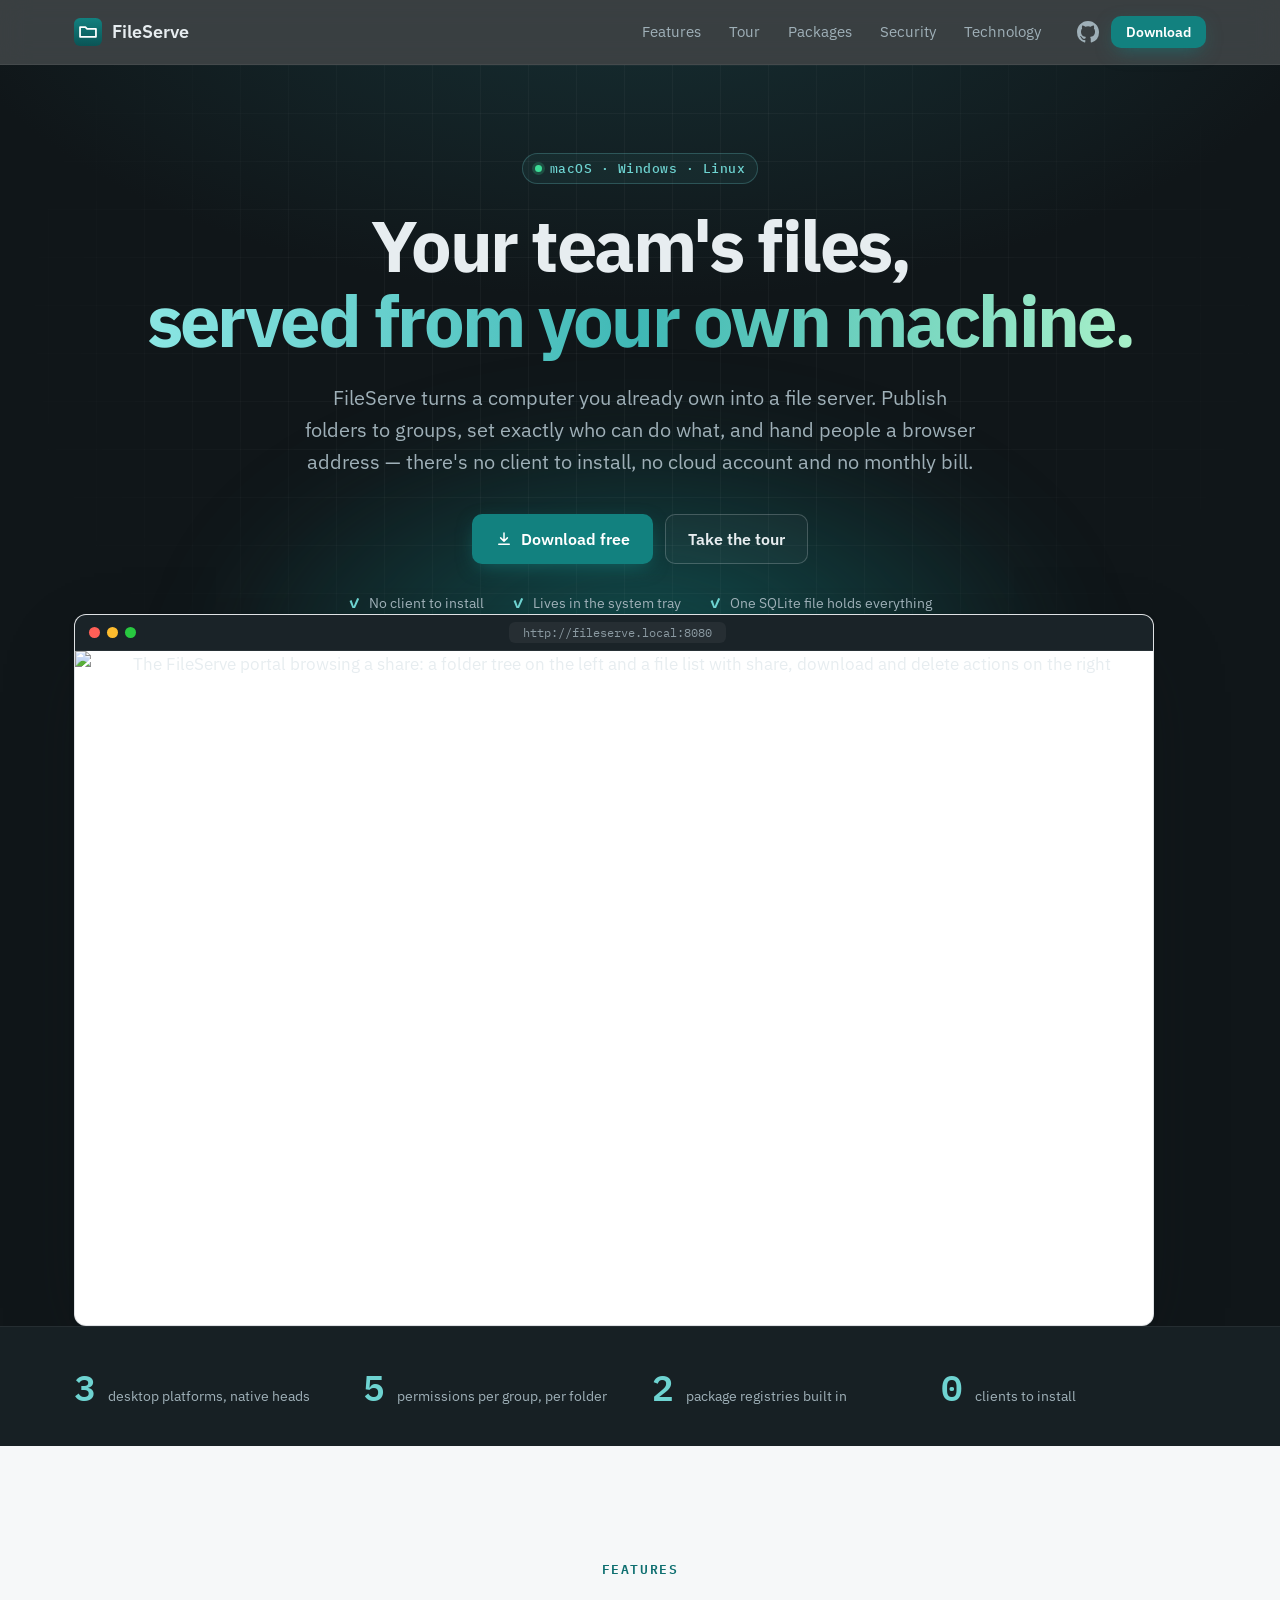
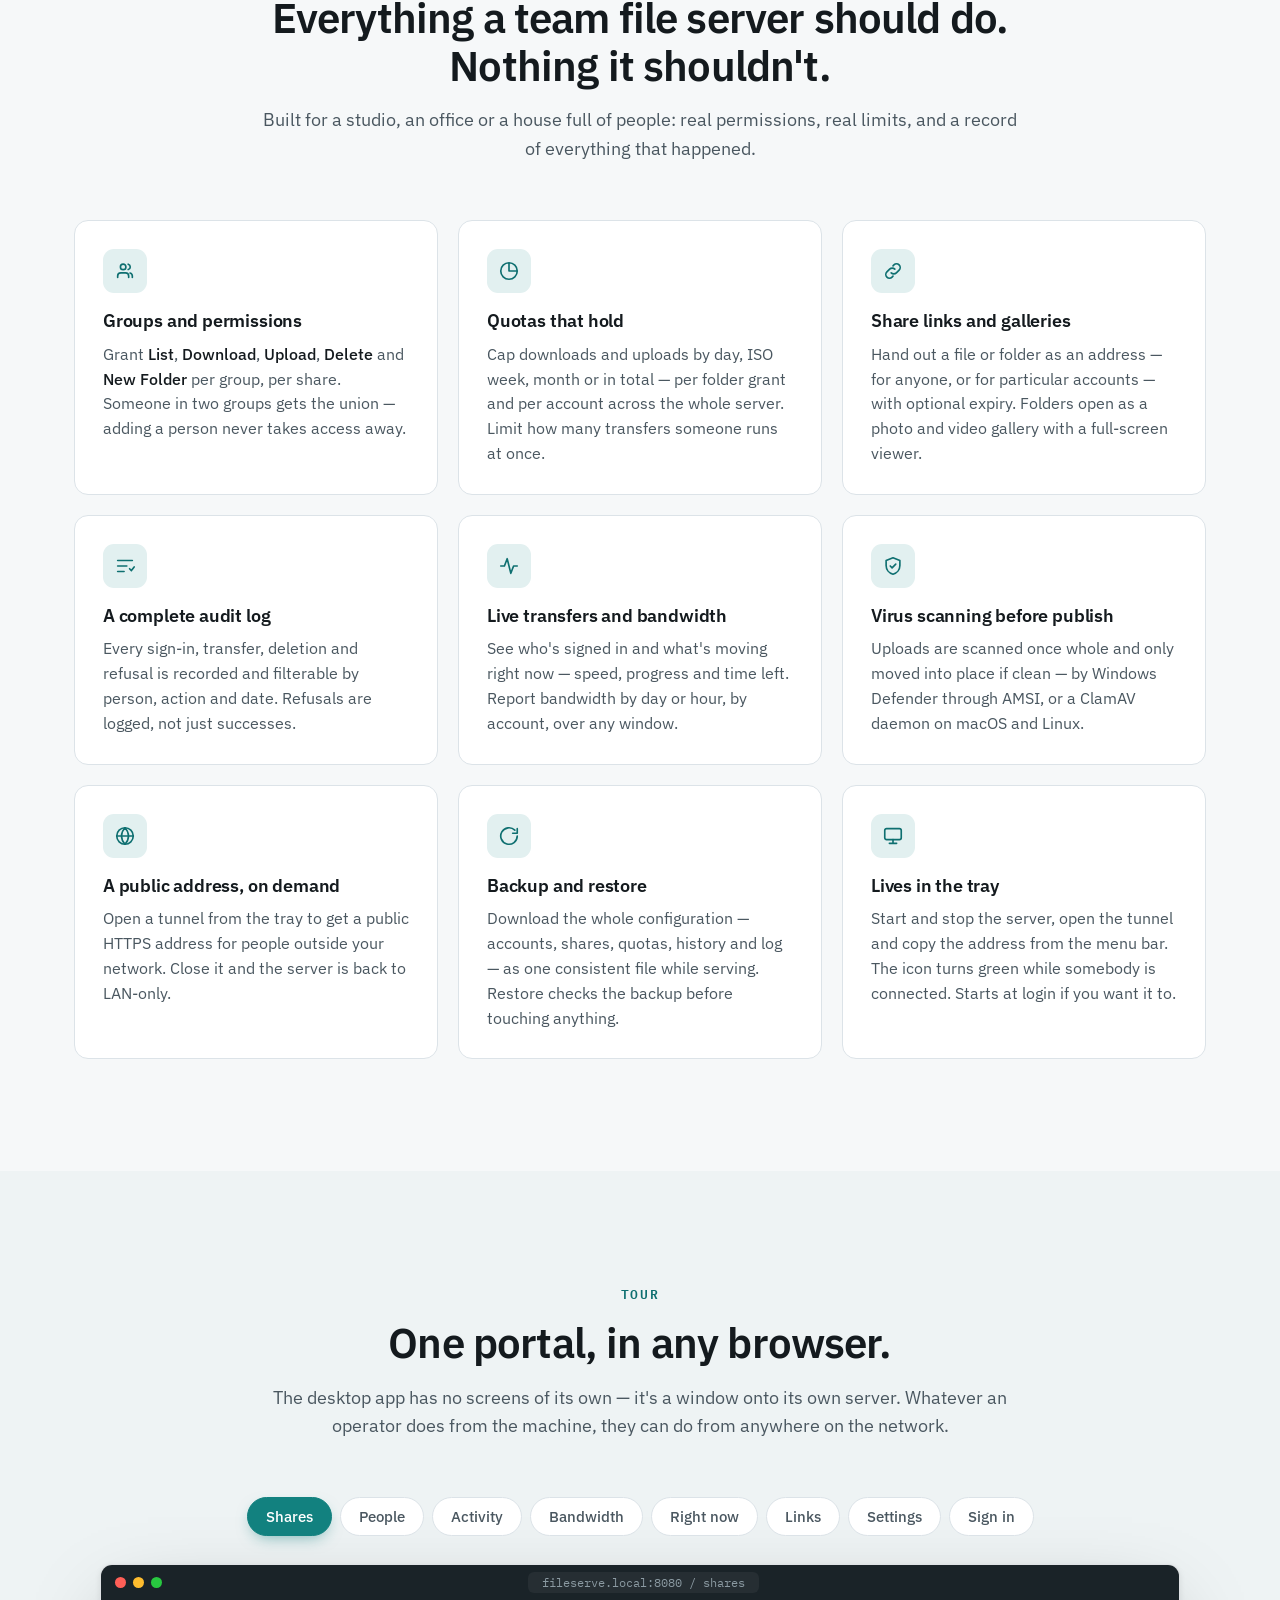
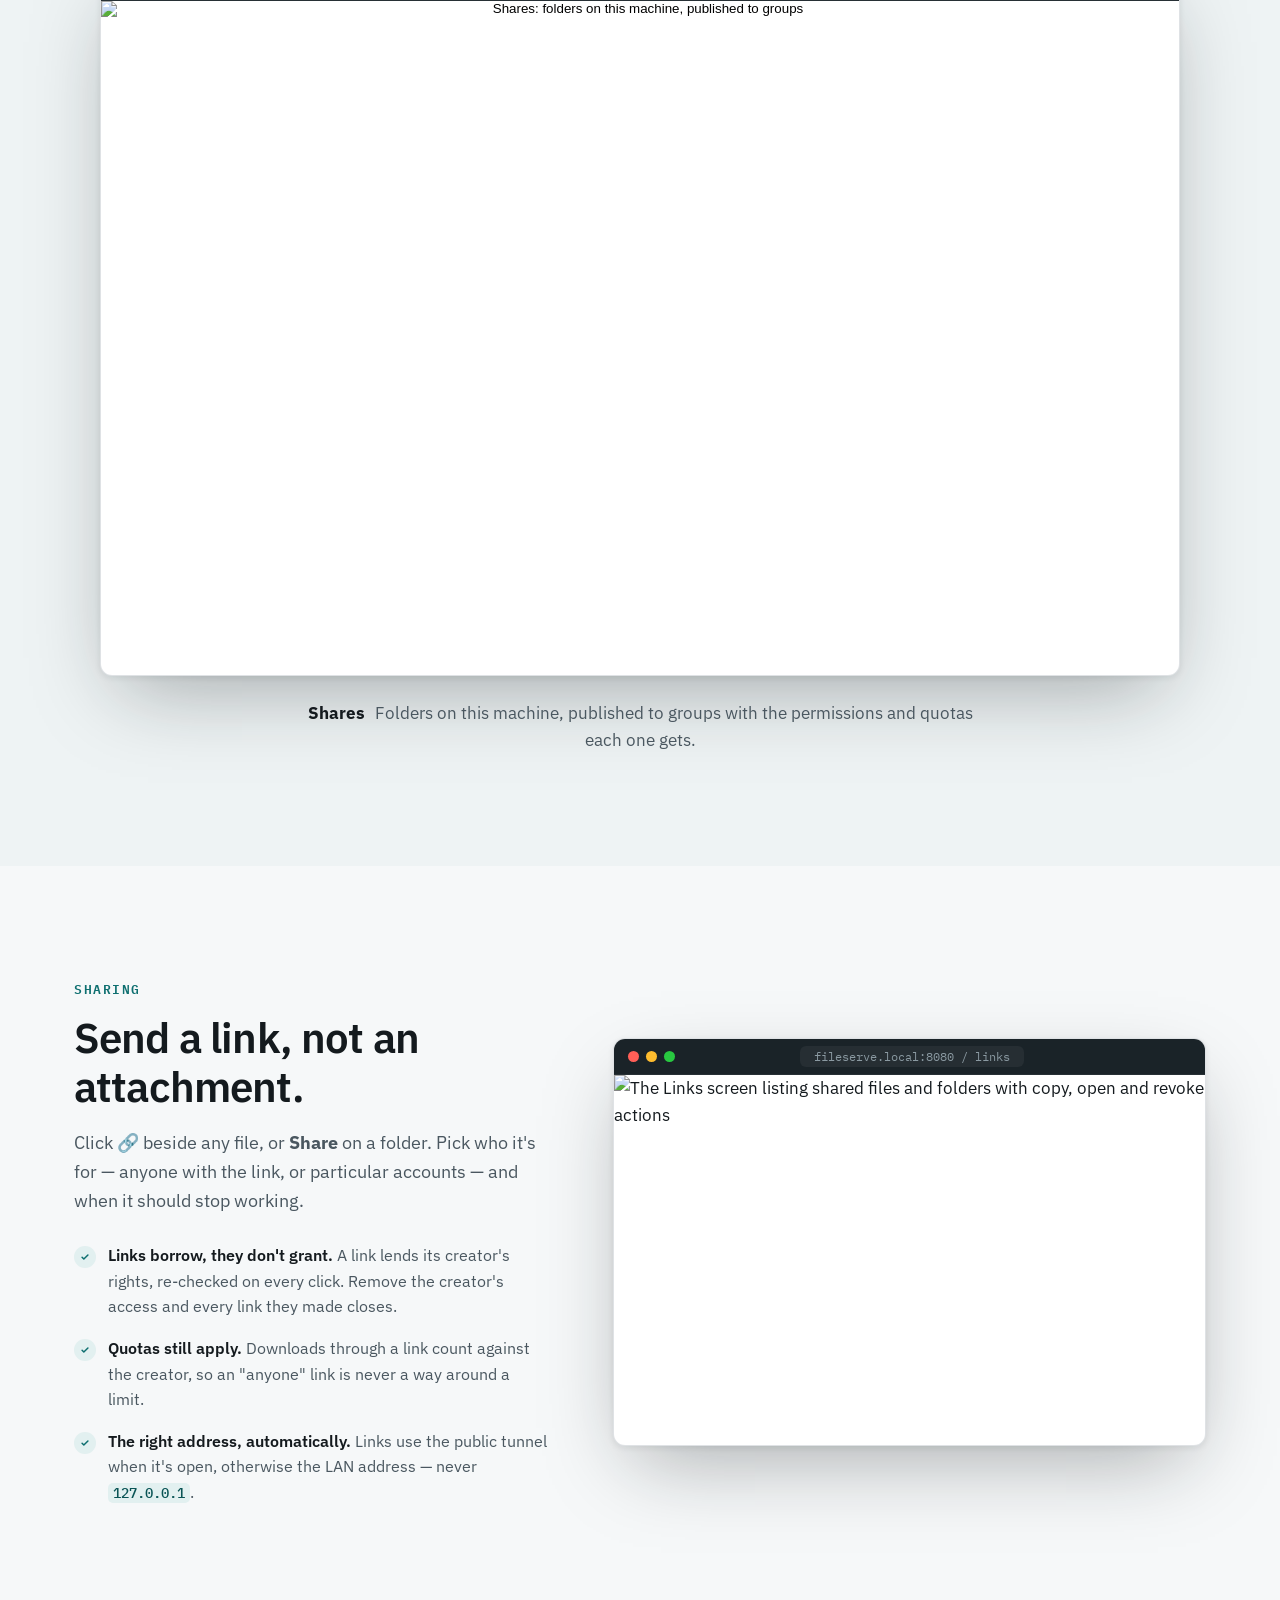
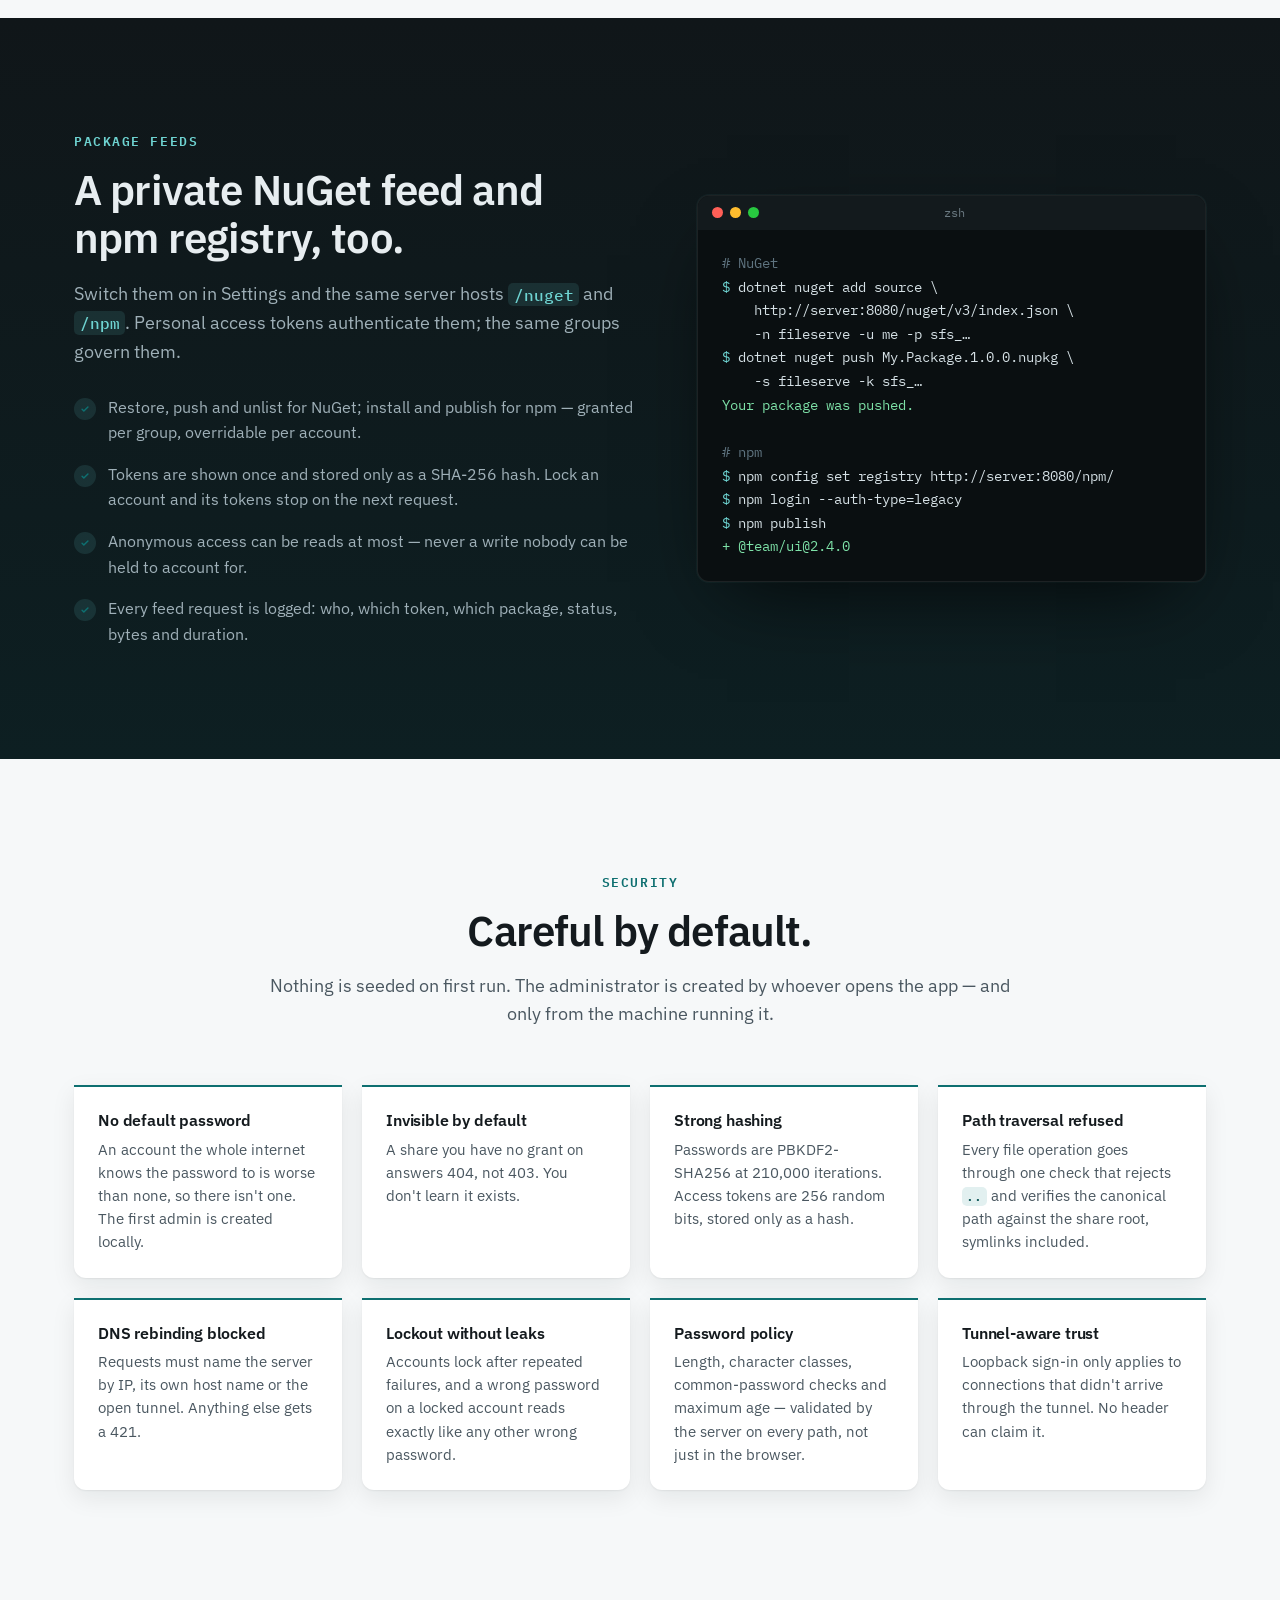
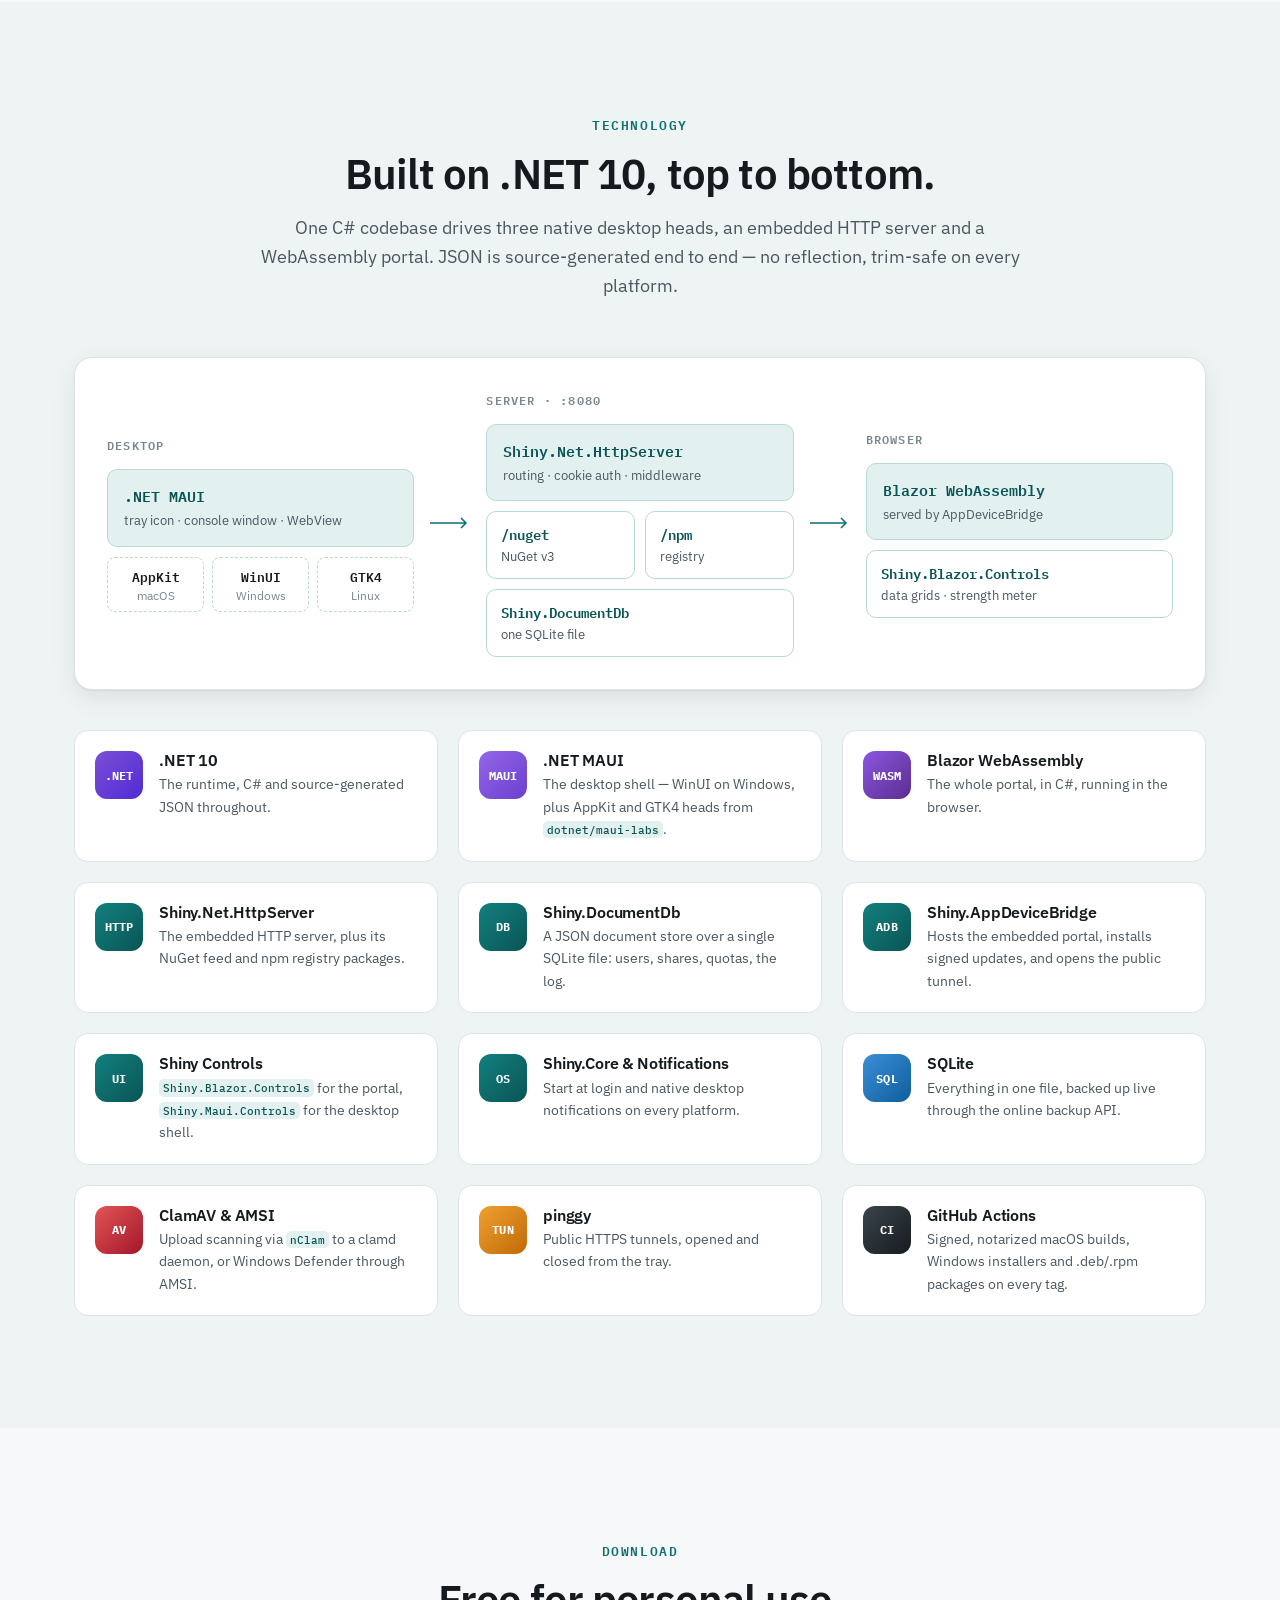
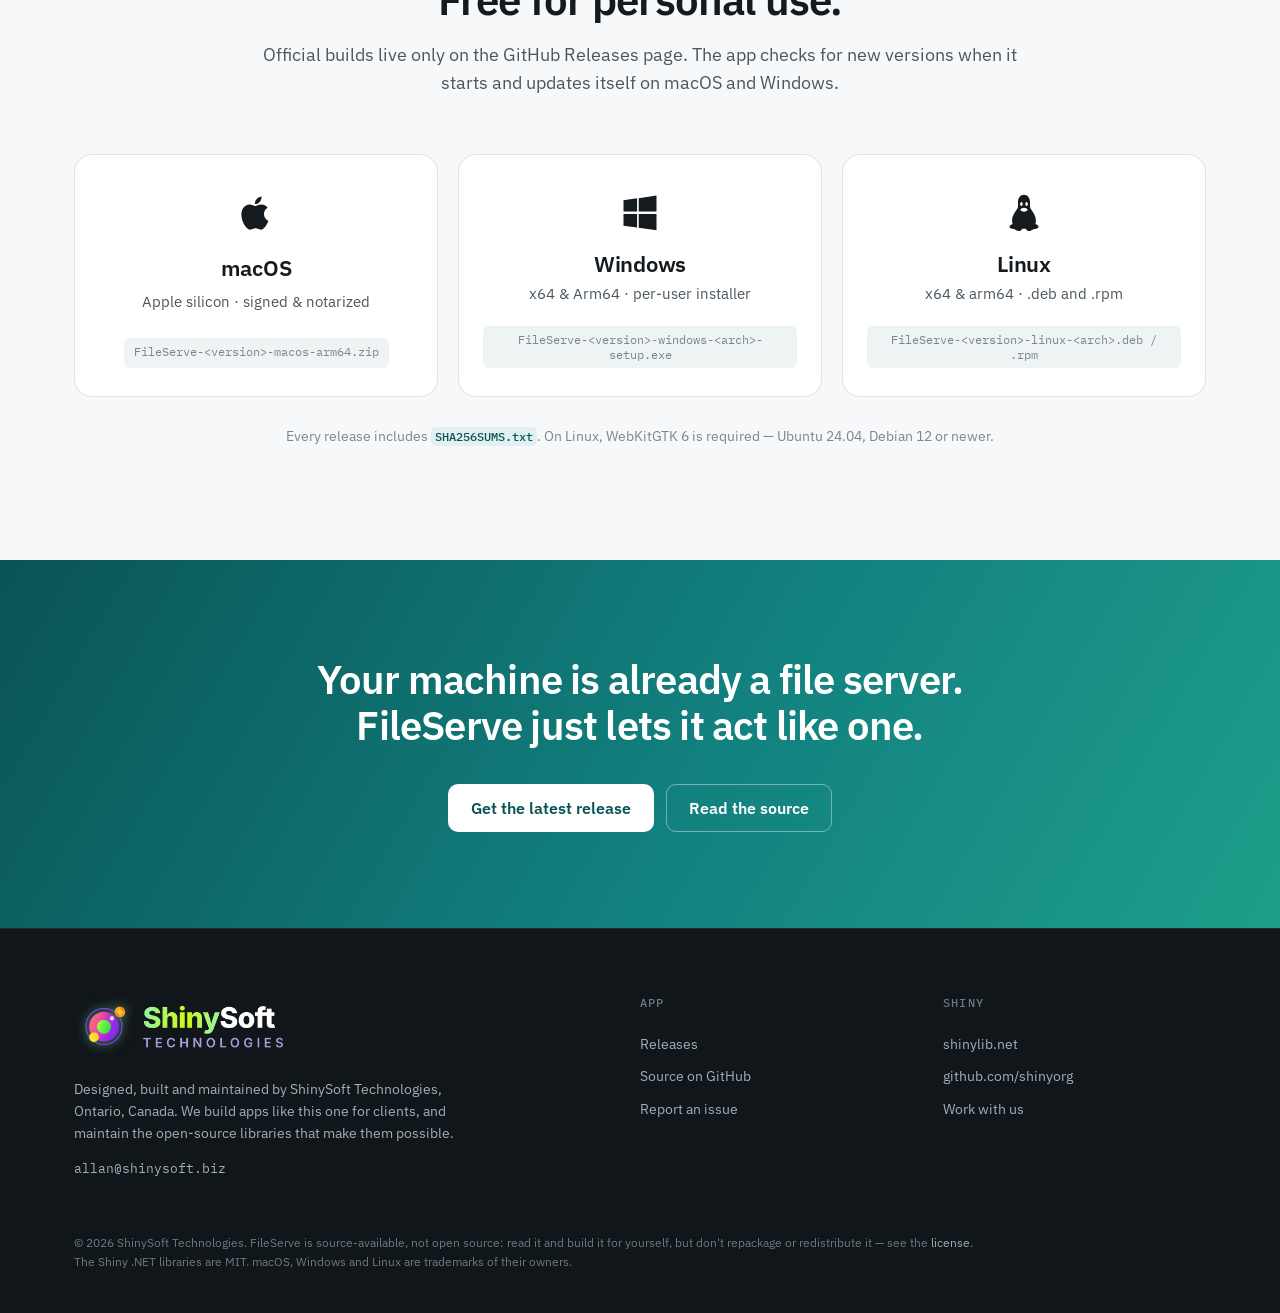
==== commit 3170cb44: "Updates" ====
--- a/site/index.html
+++ b/site/index.html
@@ -355,24 +355,27 @@
 </main>
 
 <footer class="footer">
-  <div class="wrap footer-inner">
+  <div class="wrap foot-grid">
+    <div class="foot-brand">
+      <a href="https://shinysoft.biz" target="_blank" rel="noopener"><img src="assets/shinysoft-logo.png" alt="ShinySoft Technologies" width="220" height="75"></a>
+      <p>Designed, built and maintained by ShinySoft Technologies, Ontario, Canada. We build apps like this one for clients, and maintain the open-source libraries that make them possible.</p>
+      <p class="foot-mail">allan@shinysoft.biz</p>
+    </div>
     <div>
-      <a class="brand" href="#top">
-        <svg class="brand-mark" viewBox="100 100 824 824" aria-hidden="true"><rect x="100" y="100" width="824" height="824" rx="184" fill="#0E6F70"/><path d="M278 655 L278 369 L434 369 L486 421 L746 421 L746 655 Z" fill="none" stroke="#fff" stroke-width="52" stroke-linejoin="round" stroke-linecap="round"/></svg>
-        <span>FileServe</span>
-      </a>
-      <p class="footer-note">Source-available, not open source. Free to build and run for personal, non-commercial use — see the <a href="https://github.com/ShinySoftware/ShinyFileServe/blob/main/LICENSE.md">license</a>. The Shiny .NET libraries it's built on are MIT.</p>
-    </div>
-    <div class="footer-links">
-      <a href="https://github.com/ShinySoftware/ShinyFileServe">GitHub</a>
-      <a href="https://github.com/ShinySoftware/ShinyFileServe/releases">Releases</a>
-      <a href="https://github.com/ShinySoftware/ShinyFileServe/issues">Issues</a>
-      <a href="mailto:allan@shinysoft.biz">Commercial licensing</a>
+      <h4>App</h4>
+      <a href="https://github.com/ShinySoftware/ShinyFileServe/releases" target="_blank" rel="noopener">Releases</a>
+      <a href="https://github.com/ShinySoftware/ShinyFileServe" target="_blank" rel="noopener">Source on GitHub</a>
+      <a href="https://github.com/ShinySoftware/ShinyFileServe/issues" target="_blank" rel="noopener">Report an issue</a>
+    </div>
+    <div>
+      <h4>Shiny</h4>
+      <a href="https://www.shinylib.net" target="_blank" rel="noopener">shinylib.net</a>
+      <a href="https://github.com/shinyorg" target="_blank" rel="noopener">github.com/shinyorg</a>
+      <a href="https://shinysoft.biz/services/" target="_blank" rel="noopener">Work with us</a>
     </div>
   </div>
-  <div class="wrap footer-base">
-    <span>© 2026 ShinySoft Technologies · Ontario, Canada</span>
-    <a href="https://shinysoft.biz">shinysoft.biz</a>
+  <div class="wrap foot-legal">
+    <p>© 2026 ShinySoft Technologies. FileServe is source-available, not open source: read it and build it for yourself, but don't repackage or redistribute it — see the <a href="https://github.com/ShinySoftware/ShinyFileServe/blob/main/LICENSE.md" target="_blank" rel="noopener">license</a>. The Shiny .NET libraries are MIT. macOS, Windows and Linux are trademarks of their owners.</p>
   </div>
 </footer>
 
--- a/site/styles.css
+++ b/site/styles.css
@@ -319,13 +319,22 @@
 .cta-inner { text-align: center; padding-top: 96px; padding-bottom: 96px; }
 .cta h2 { font-size: clamp(26px, 3.6vw, 40px); }
 
-/* Footer */
-.footer { background: var(--chrome); color: var(--on-chrome-soft); padding: 56px 0 28px; font-size: 14.5px; }
-.footer-inner { display: flex; justify-content: space-between; gap: 40px; flex-wrap: wrap; }
-.footer-note { max-width: 520px; margin: 14px 0 0; }
-.footer a { color: var(--on-chrome); }
-.footer-links { display: grid; gap: 10px; align-content: start; }
-.footer-base { display: flex; justify-content: space-between; gap: 16px; flex-wrap: wrap; margin-top: 40px; padding-top: 22px; border-top: 1px solid rgba(255,255,255,.08); font-size: 13px; }
+/* Footer — the same ShinySoft footer as the Shiny Notch site */
+.footer { background: var(--chrome); color: var(--on-chrome); border-top: 1px solid rgba(255,255,255,.08); padding: 60px 0 30px; font-size: 14px; }
+.foot-grid { display: grid; grid-template-columns: 2fr 1fr 1fr; gap: 40px; }
+.foot-brand p { color: var(--on-chrome-soft); max-width: 420px; }
+.foot-mail { font-family: var(--mono); font-size: 13px; user-select: all; }
+.footer h4 { font: 500 12px/1 var(--mono); text-transform: uppercase; letter-spacing: .1em; color: #6B7A82; margin: 8px 0 14px; }
+.footer .foot-grid > div:not(.foot-brand) { display: flex; flex-direction: column; gap: 10px; }
+.footer .foot-grid a { color: var(--on-chrome-soft); text-decoration: none; }
+.footer .foot-grid a:hover { color: var(--on-chrome); }
+.foot-legal { margin-top: 40px; color: #6B7A82; font-size: 12px; }
+.foot-legal p { max-width: 900px; }
+.foot-legal a { color: var(--on-chrome-soft); }
+@media (max-width: 760px) {
+  .foot-grid { grid-template-columns: 1fr 1fr; }
+  .foot-brand { grid-column: span 2; }
+}
 
 /* Scroll reveal */
 .reveal { opacity: 0; transform: translateY(16px); transition: opacity .6s ease, transform .6s ease; }
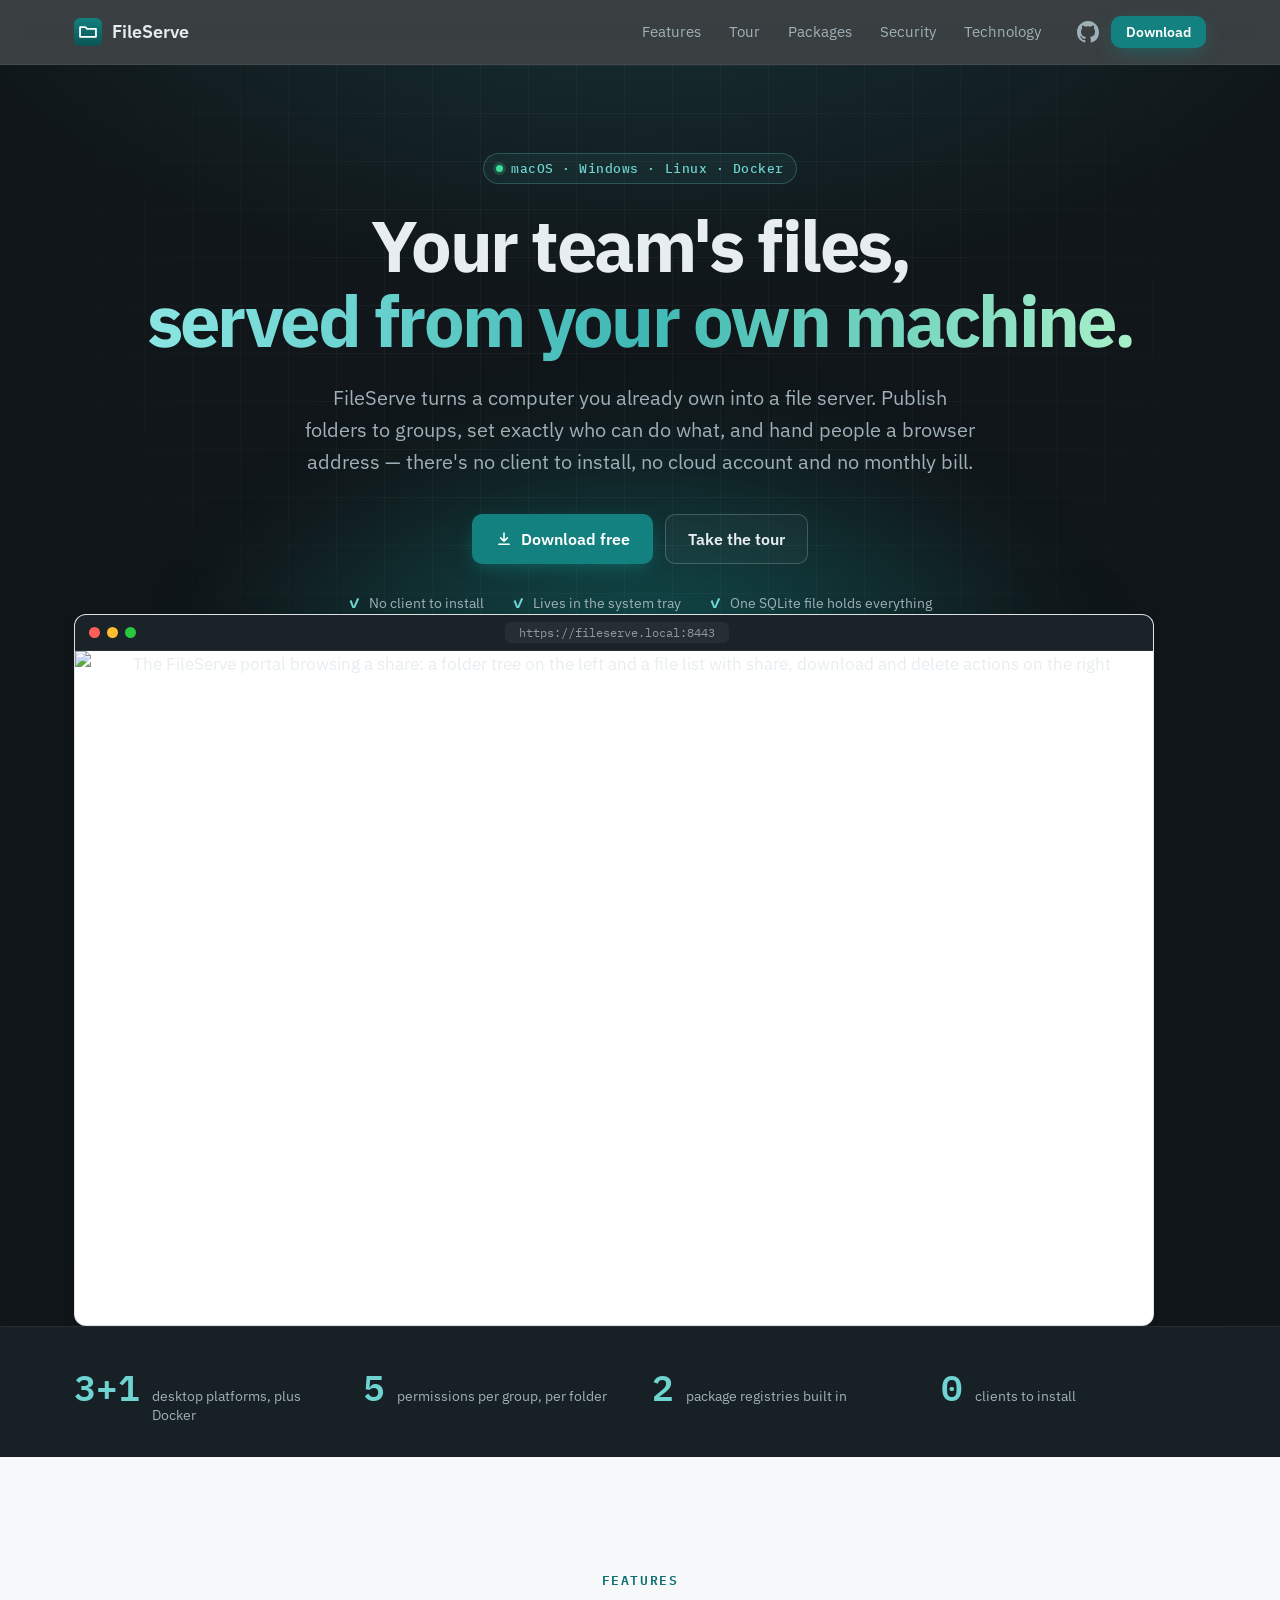
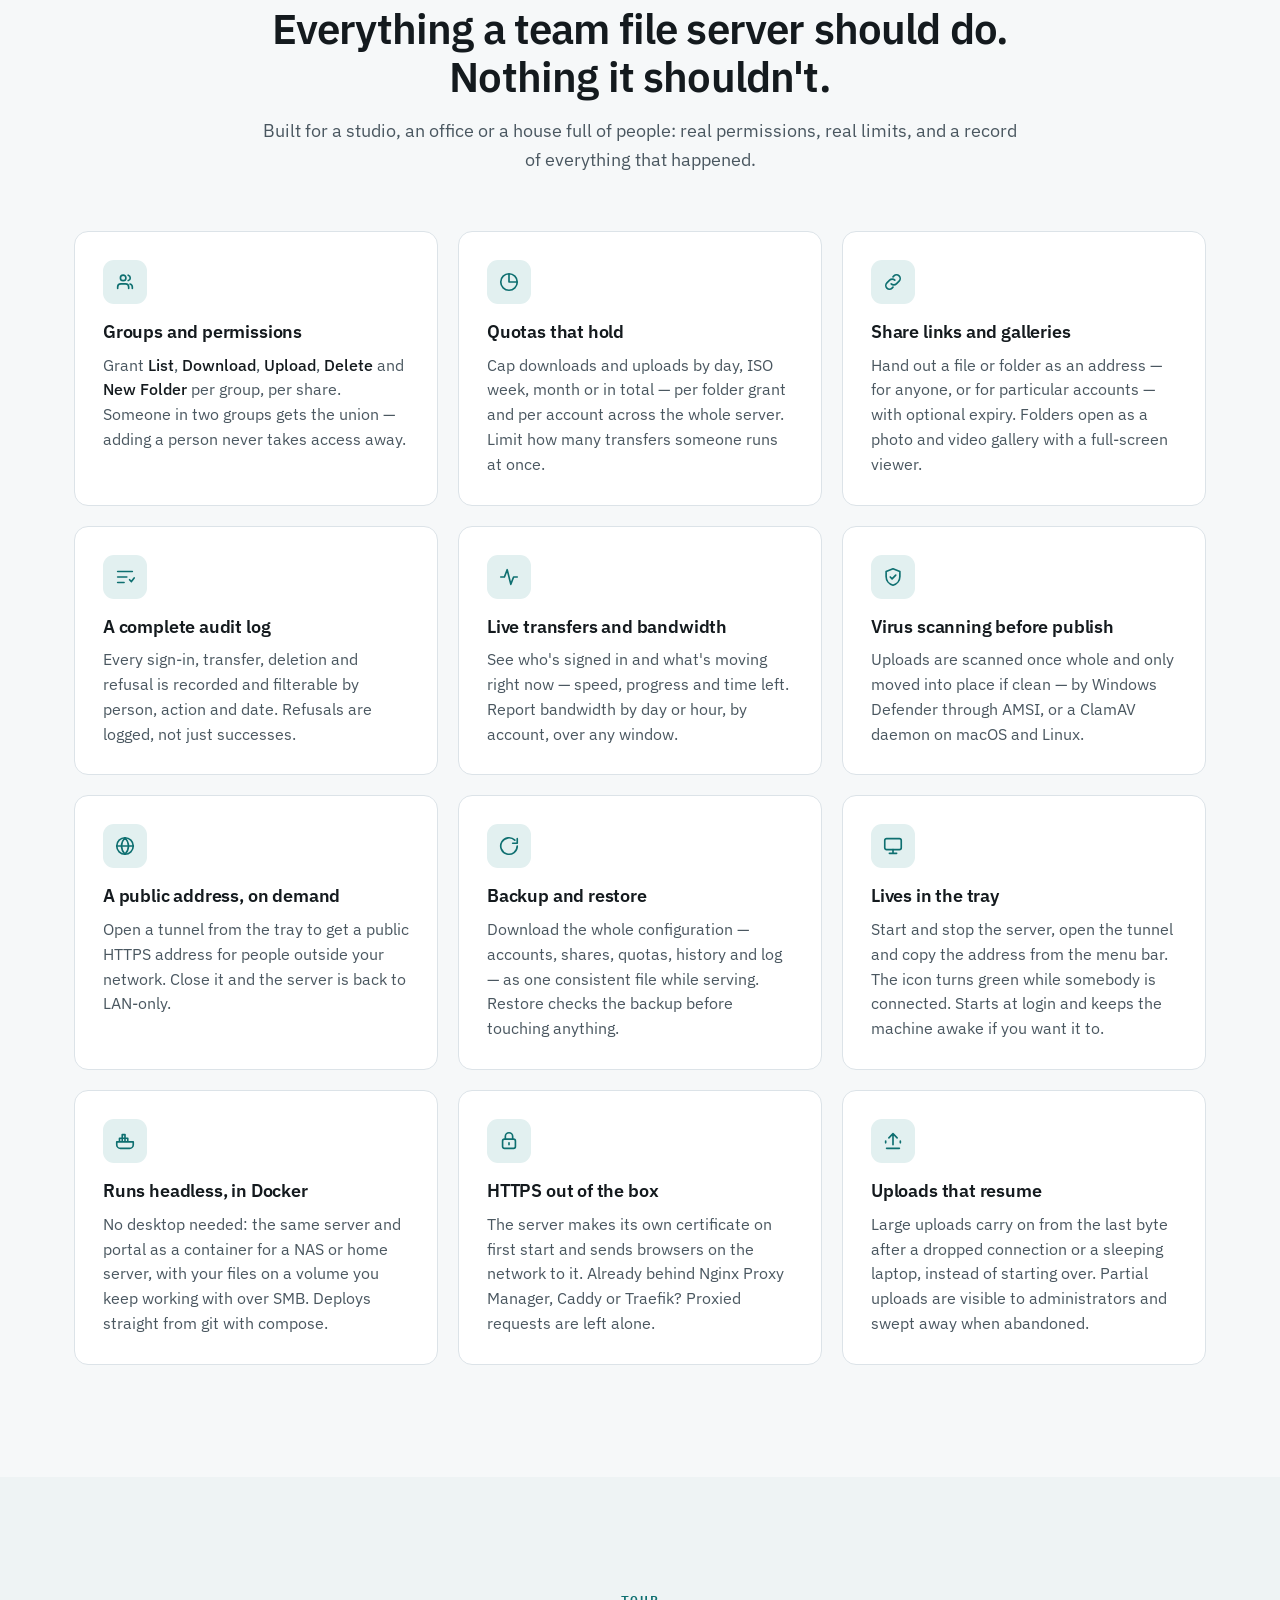
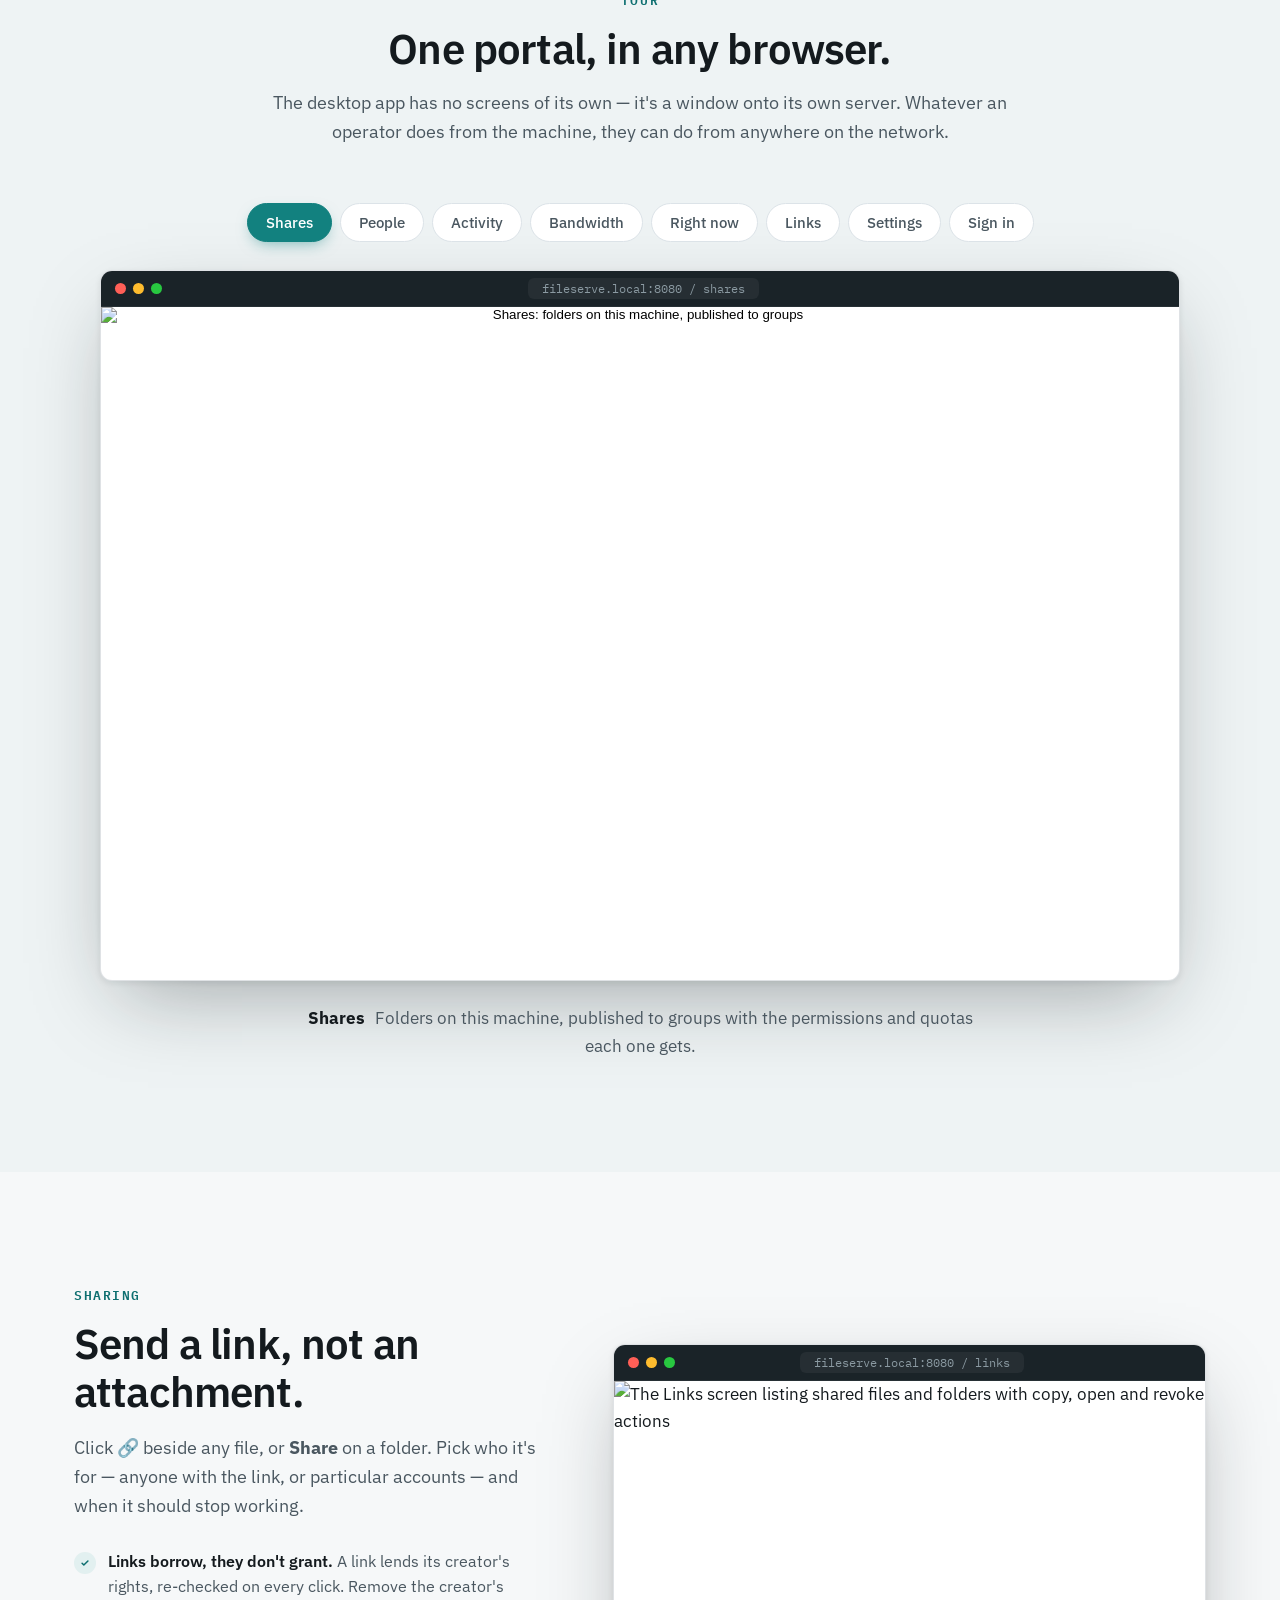
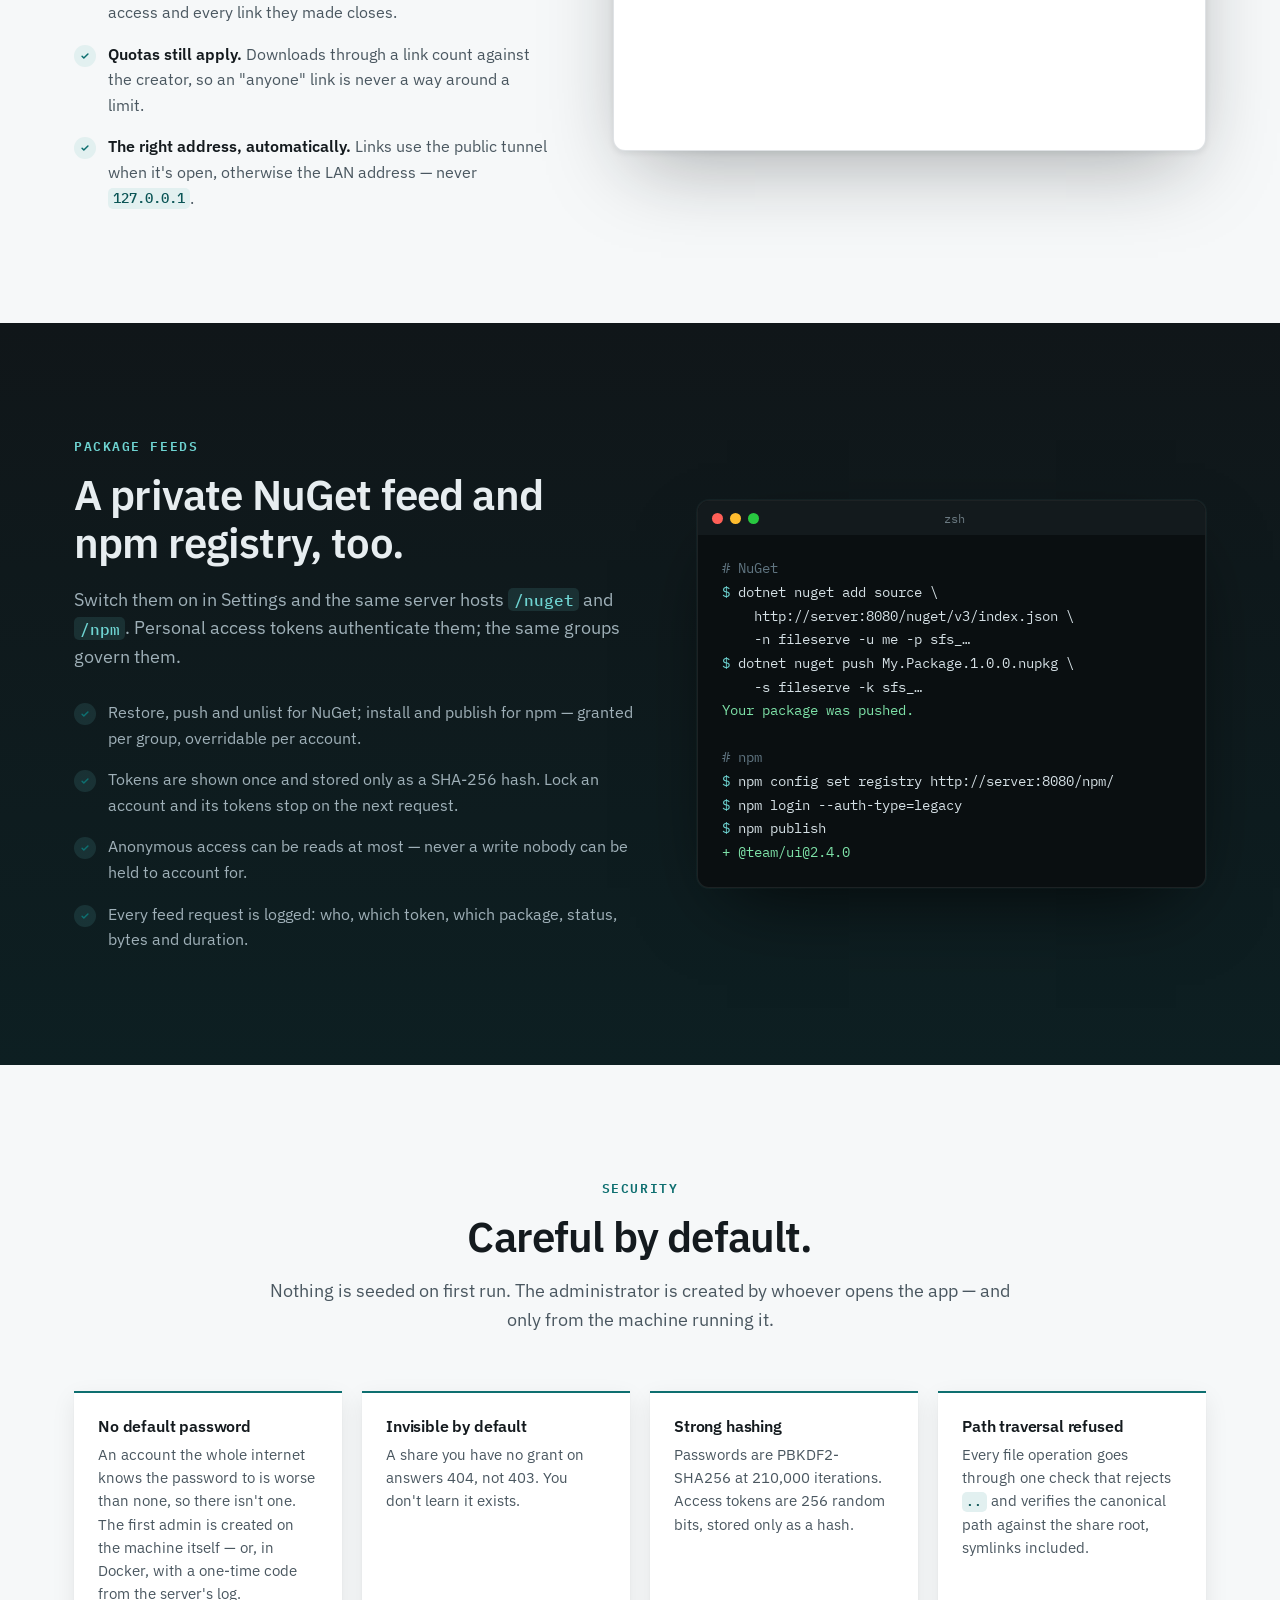
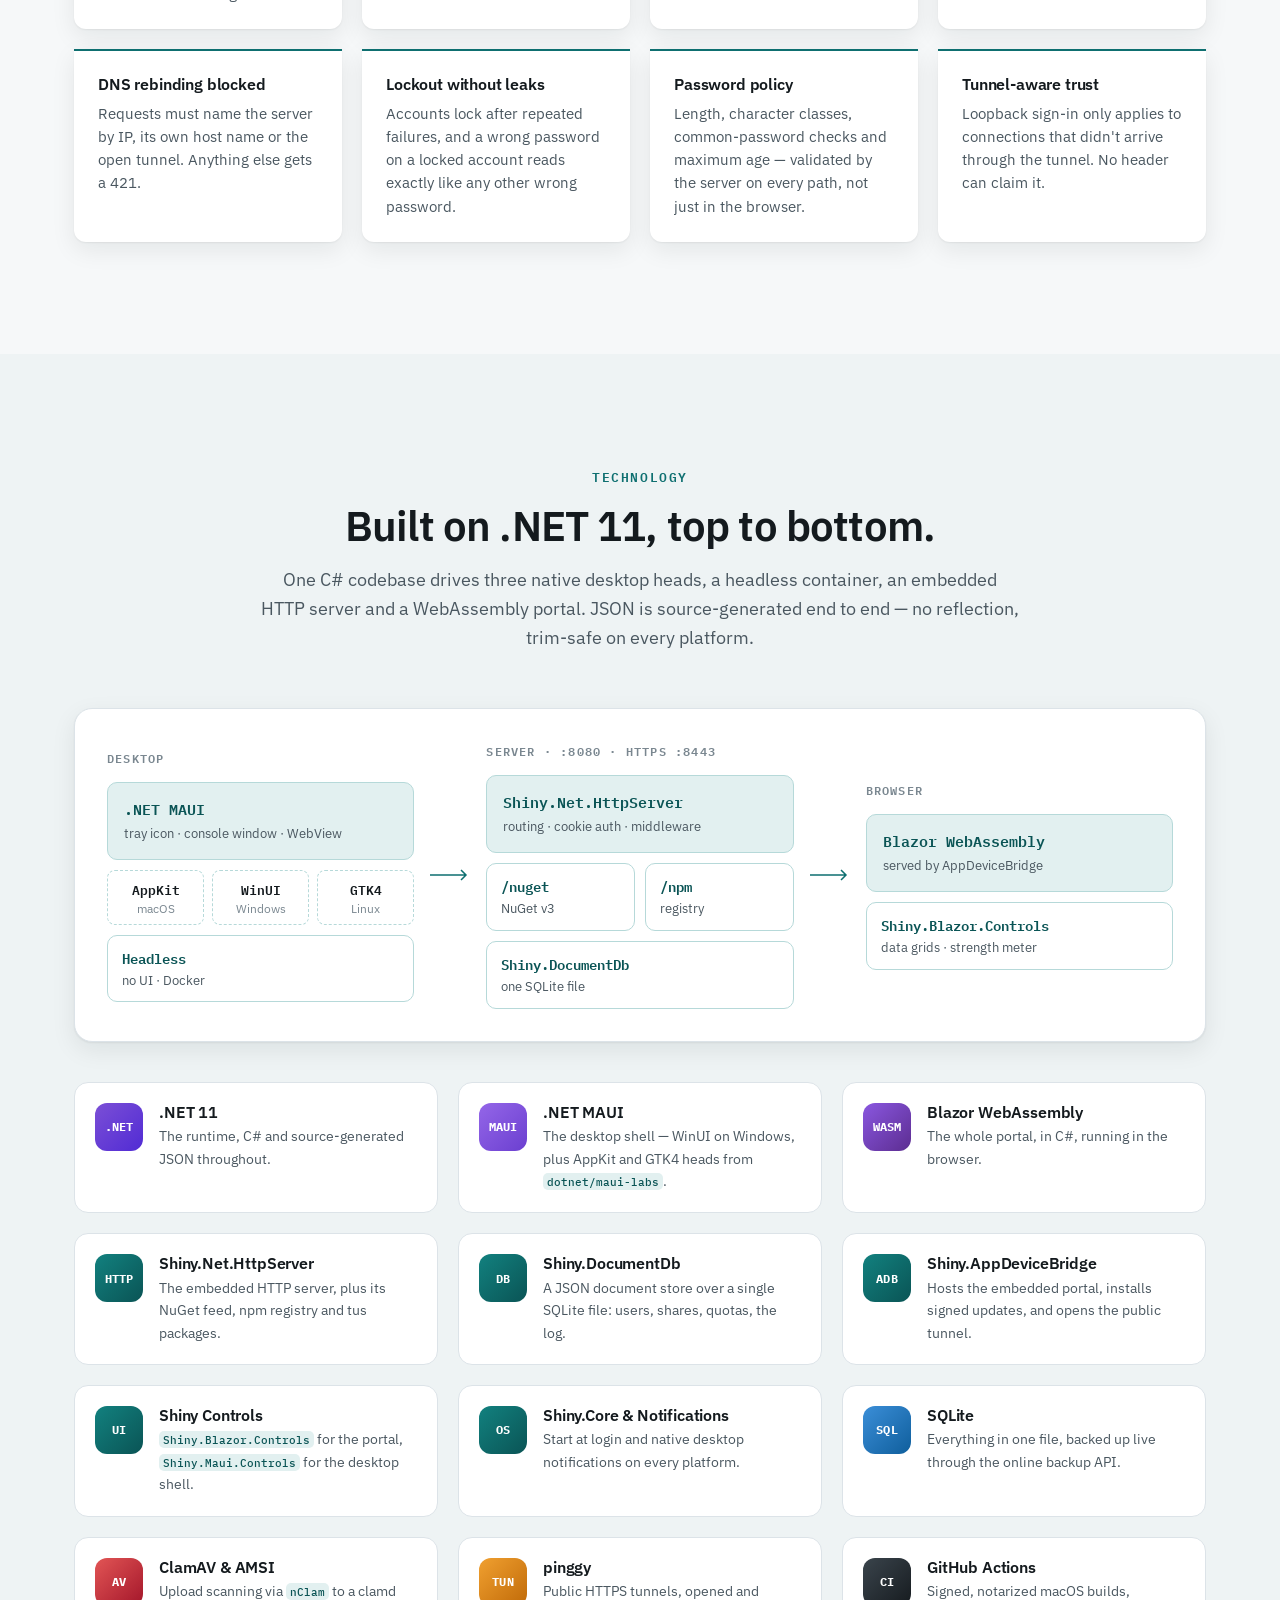
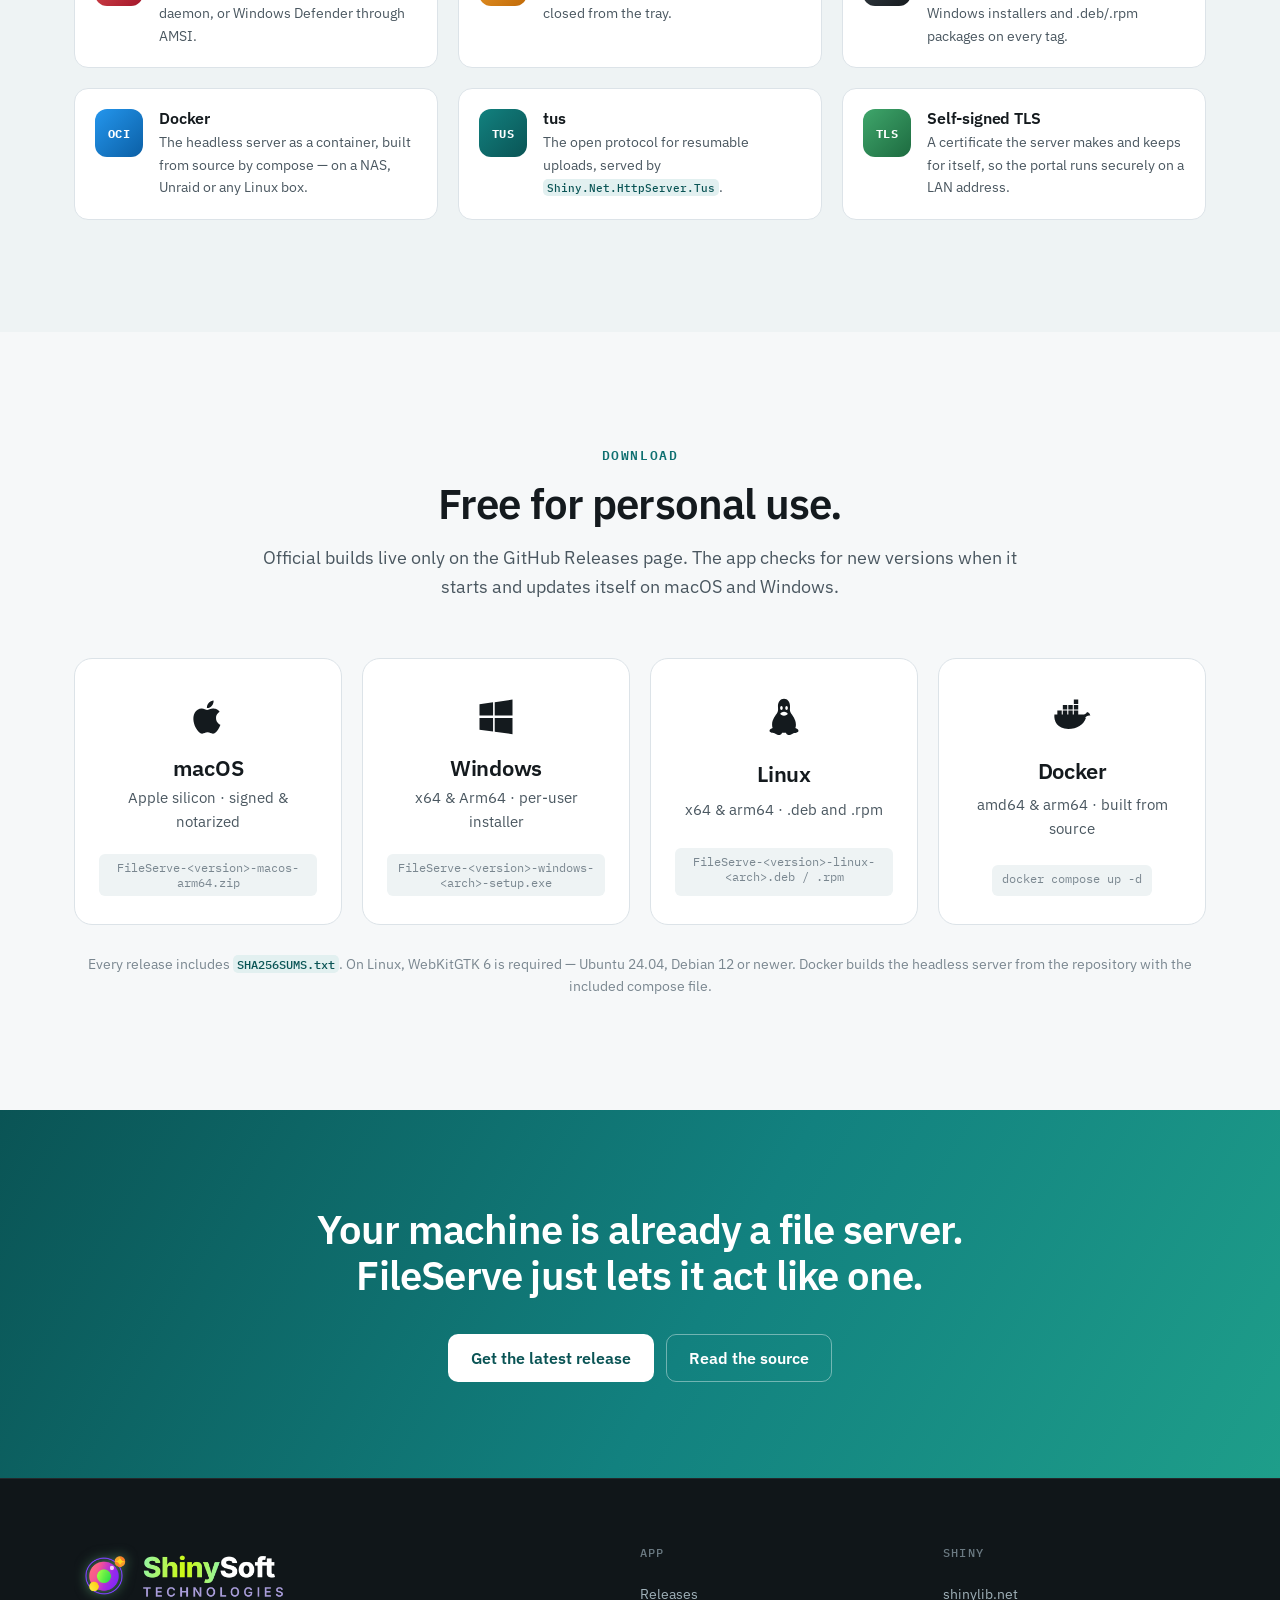
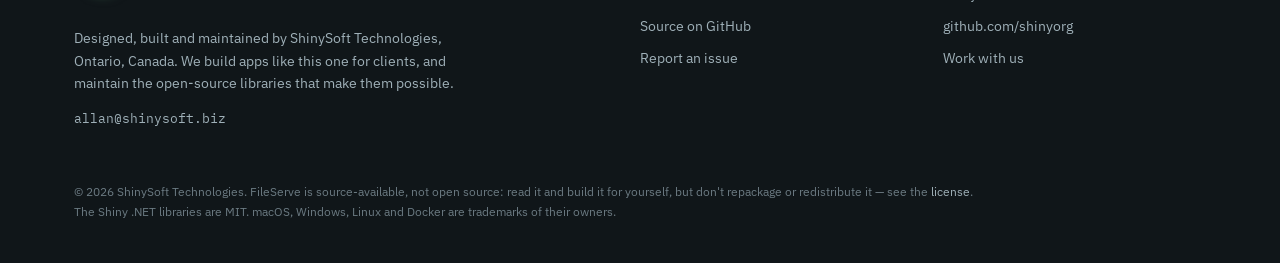
==== commit 39900c0d: "Updates" ====
--- a/site/index.html
+++ b/site/index.html
@@ -4,12 +4,12 @@
   <meta charset="utf-8">
   <meta name="viewport" content="width=device-width, initial-scale=1">
   <title>FileServe — a file server for your team, on your own machine</title>
-  <meta name="description" content="FileServe is a self-hosted file server for macOS, Windows and Linux. Publish folders to groups with permissions and quotas, share links, watch transfers live, and host a private NuGet feed and npm registry — all from a browser, with no client to install.">
+  <meta name="description" content="FileServe is a self-hosted file server for macOS, Windows, Linux and Docker. Publish folders to groups with permissions and quotas, share links, watch transfers live, and host a private NuGet feed and npm registry — all from a browser, with no client to install.">
   <meta name="theme-color" content="#101619">
 
   <meta property="og:type" content="website">
   <meta property="og:title" content="FileServe — a file server for your team">
-  <meta property="og:description" content="Self-hosted file sharing for macOS, Windows and Linux. Permissions, quotas, share links, live transfers, audit log, and private NuGet and npm feeds.">
+  <meta property="og:description" content="Self-hosted file sharing for macOS, Windows, Linux and Docker. Permissions, quotas, share links, live transfers, audit log, and private NuGet and npm feeds.">
   <meta property="og:url" content="https://shinysoftware.github.io/ShinyFileServe/">
   <meta property="og:image" content="https://shinysoftware.github.io/ShinyFileServe/screenshots/browse.png">
   <meta name="twitter:card" content="summary_large_image">
@@ -50,7 +50,7 @@
   <section class="hero">
     <div class="hero-glow" aria-hidden="true"></div>
     <div class="wrap hero-inner">
-      <p class="eyebrow"><span class="dot"></span> macOS · Windows · Linux</p>
+      <p class="eyebrow"><span class="dot"></span> macOS · Windows · Linux · Docker</p>
       <h1>Your team's files,<br><span class="grad">served from your own machine.</span></h1>
       <p class="lede">
         FileServe turns a computer you already own into a file server. Publish folders to groups,
@@ -71,7 +71,7 @@
       </ul>
 
       <figure class="window hero-shot">
-        <div class="window-bar" aria-hidden="true"><i></i><i></i><i></i><span>http://fileserve.local:8080</span></div>
+        <div class="window-bar" aria-hidden="true"><i></i><i></i><i></i><span>https://fileserve.local:8443</span></div>
         <picture>
           <source media="(prefers-color-scheme: dark)" srcset="screenshots/browse-dark.png">
           <img src="screenshots/browse.png" width="1920" height="1200" alt="The FileServe portal browsing a share: a folder tree on the left and a file list with share, download and delete actions on the right">
@@ -83,7 +83,7 @@
   <!-- Strip -->
   <section class="strip" aria-label="At a glance">
     <div class="wrap strip-inner">
-      <div><strong>3</strong><span>desktop platforms, native heads</span></div>
+      <div><strong>3+1</strong><span>desktop platforms, plus Docker</span></div>
       <div><strong>5</strong><span>permissions per group, per folder</span></div>
       <div><strong>2</strong><span>package registries built in</span></div>
       <div><strong>0</strong><span>clients to install</span></div>
@@ -143,7 +143,22 @@
         <article class="card">
           <div class="ico"><svg viewBox="0 0 24 24"><rect x="3" y="4" width="18" height="12" rx="2"/><path d="M8 20h8M12 16v4"/></svg></div>
           <h3>Lives in the tray</h3>
-          <p>Start and stop the server, open the tunnel and copy the address from the menu bar. The icon turns green while somebody is connected. Starts at login if you want it to.</p>
+          <p>Start and stop the server, open the tunnel and copy the address from the menu bar. The icon turns green while somebody is connected. Starts at login and keeps the machine awake if you want it to.</p>
+        </article>
+        <article class="card">
+          <div class="ico"><svg viewBox="0 0 24 24"><path d="M3 13h18v3a4 4 0 0 1-4 4H7a4 4 0 0 1-4-4v-3ZM6 13V9h3v4M9 13V9h3v4M12 13V9h3v4M9 9V5h3v4"/></svg></div>
+          <h3>Runs headless, in Docker</h3>
+          <p>No desktop needed: the same server and portal as a container for a NAS or home server, with your files on a volume you keep working with over SMB. Deploys straight from git with compose.</p>
+        </article>
+        <article class="card">
+          <div class="ico"><svg viewBox="0 0 24 24"><rect x="5" y="10" width="14" height="10" rx="2"/><path d="M8 10V7a4 4 0 0 1 8 0v3M12 14v2"/></svg></div>
+          <h3>HTTPS out of the box</h3>
+          <p>The server makes its own certificate on first start and sends browsers on the network to it. Already behind Nginx Proxy Manager, Caddy or Traefik? Proxied requests are left alone.</p>
+        </article>
+        <article class="card">
+          <div class="ico"><svg viewBox="0 0 24 24"><path d="M12 16V4m0 0L7.5 8.5M12 4l4.5 4.5M5 20h14"/><path d="M4 14v-2"/><path d="M20 14v-2"/></svg></div>
+          <h3>Uploads that resume</h3>
+          <p>Large uploads carry on from the last byte after a dropped connection or a sleeping laptop, instead of starting over. Partial uploads are visible to administrators and swept away when abandoned.</p>
         </article>
       </div>
     </div>
@@ -243,7 +258,7 @@
         <p>Nothing is seeded on first run. The administrator is created by whoever opens the app — and only from the machine running it.</p>
       </div>
       <div class="grid security">
-        <div class="sec"><h3>No default password</h3><p>An account the whole internet knows the password to is worse than none, so there isn't one. The first admin is created locally.</p></div>
+        <div class="sec"><h3>No default password</h3><p>An account the whole internet knows the password to is worse than none, so there isn't one. The first admin is created on the machine itself — or, in Docker, with a one-time code from the server's log.</p></div>
         <div class="sec"><h3>Invisible by default</h3><p>A share you have no grant on answers 404, not 403. You don't learn it exists.</p></div>
         <div class="sec"><h3>Strong hashing</h3><p>Passwords are PBKDF2-SHA256 at 210,000 iterations. Access tokens are 256 random bits, stored only as a hash.</p></div>
         <div class="sec"><h3>Path traversal refused</h3><p>Every file operation goes through one check that rejects <code>..</code> and verifies the canonical path against the share root, symlinks included.</p></div>
@@ -260,8 +275,8 @@
     <div class="wrap">
       <div class="section-head">
         <p class="kicker">Technology</p>
-        <h2>Built on .NET 10, top to bottom.</h2>
-        <p>One C# codebase drives three native desktop heads, an embedded HTTP server and a WebAssembly portal. JSON is source-generated end to end — no reflection, trim-safe on every platform.</p>
+        <h2>Built on .NET 11, top to bottom.</h2>
+        <p>One C# codebase drives three native desktop heads, a headless container, an embedded HTTP server and a WebAssembly portal. JSON is source-generated end to end — no reflection, trim-safe on every platform.</p>
       </div>
 
       <div class="arch" aria-label="Architecture">
@@ -273,10 +288,11 @@
             <span>WinUI<small>Windows</small></span>
             <span>GTK4<small>Linux</small></span>
           </div>
+          <div class="arch-box sm"><strong>Headless</strong><span>no UI · Docker</span></div>
         </div>
         <div class="arch-arrow" aria-hidden="true"><svg viewBox="0 0 40 12"><path d="M0 6h36m-5-5 5 5-5 5" fill="none" stroke="currentColor" stroke-width="1.5"/></svg></div>
         <div class="arch-col">
-          <p class="arch-label">Server · :8080</p>
+          <p class="arch-label">Server · :8080 · https :8443</p>
           <div class="arch-box"><strong>Shiny.Net.HttpServer</strong><span>routing · cookie auth · middleware</span></div>
           <div class="arch-row">
             <div class="arch-box sm"><strong>/nuget</strong><span>NuGet v3</span></div>
@@ -293,10 +309,10 @@
       </div>
 
       <div class="grid stack">
-        <a class="tech" href="https://dotnet.microsoft.com/" target="_blank" rel="noopener"><span class="tech-badge b-net">.NET</span><div><h3>.NET 10</h3><p>The runtime, C# and source-generated JSON throughout.</p></div></a>
+        <a class="tech" href="https://dotnet.microsoft.com/" target="_blank" rel="noopener"><span class="tech-badge b-net">.NET</span><div><h3>.NET 11</h3><p>The runtime, C# and source-generated JSON throughout.</p></div></a>
         <a class="tech" href="https://dotnet.microsoft.com/apps/maui" target="_blank" rel="noopener"><span class="tech-badge b-maui">MAUI</span><div><h3>.NET MAUI</h3><p>The desktop shell — WinUI on Windows, plus AppKit and GTK4 heads from <code>dotnet/maui-labs</code>.</p></div></a>
         <a class="tech" href="https://dotnet.microsoft.com/apps/aspnet/web-apps/blazor" target="_blank" rel="noopener"><span class="tech-badge b-blazor">WASM</span><div><h3>Blazor WebAssembly</h3><p>The whole portal, in C#, running in the browser.</p></div></a>
-        <a class="tech" href="https://github.com/shinyorg" target="_blank" rel="noopener"><span class="tech-badge b-shiny">HTTP</span><div><h3>Shiny.Net.HttpServer</h3><p>The embedded HTTP server, plus its NuGet feed and npm registry packages.</p></div></a>
+        <a class="tech" href="https://github.com/shinyorg" target="_blank" rel="noopener"><span class="tech-badge b-shiny">HTTP</span><div><h3>Shiny.Net.HttpServer</h3><p>The embedded HTTP server, plus its NuGet feed, npm registry and tus packages.</p></div></a>
         <a class="tech" href="https://github.com/shinyorg" target="_blank" rel="noopener"><span class="tech-badge b-shiny">DB</span><div><h3>Shiny.DocumentDb</h3><p>A JSON document store over a single SQLite file: users, shares, quotas, the log.</p></div></a>
         <a class="tech" href="https://github.com/shinyorg/appdevicebridge" target="_blank" rel="noopener"><span class="tech-badge b-shiny">ADB</span><div><h3>Shiny.AppDeviceBridge</h3><p>Hosts the embedded portal, installs signed updates, and opens the public tunnel.</p></div></a>
         <a class="tech" href="https://github.com/shinyorg" target="_blank" rel="noopener"><span class="tech-badge b-shiny">UI</span><div><h3>Shiny Controls</h3><p><code>Shiny.Blazor.Controls</code> for the portal, <code>Shiny.Maui.Controls</code> for the desktop shell.</p></div></a>
@@ -305,6 +321,9 @@
         <a class="tech" href="https://www.clamav.net/" target="_blank" rel="noopener"><span class="tech-badge b-av">AV</span><div><h3>ClamAV &amp; AMSI</h3><p>Upload scanning via <code>nClam</code> to a clamd daemon, or Windows Defender through AMSI.</p></div></a>
         <a class="tech" href="https://pinggy.io/" target="_blank" rel="noopener"><span class="tech-badge b-tun">TUN</span><div><h3>pinggy</h3><p>Public HTTPS tunnels, opened and closed from the tray.</p></div></a>
         <a class="tech" href="https://github.com/features/actions" target="_blank" rel="noopener"><span class="tech-badge b-gh">CI</span><div><h3>GitHub Actions</h3><p>Signed, notarized macOS builds, Windows installers and .deb/.rpm packages on every tag.</p></div></a>
+        <a class="tech" href="https://www.docker.com/" target="_blank" rel="noopener"><span class="tech-badge b-docker">OCI</span><div><h3>Docker</h3><p>The headless server as a container, built from source by compose — on a NAS, Unraid or any Linux box.</p></div></a>
+        <a class="tech" href="https://tus.io/" target="_blank" rel="noopener"><span class="tech-badge b-shiny">TUS</span><div><h3>tus</h3><p>The open protocol for resumable uploads, served by <code>Shiny.Net.HttpServer.Tus</code>.</p></div></a>
+        <a class="tech" href="https://github.com/shinyorg" target="_blank" rel="noopener"><span class="tech-badge b-tls">TLS</span><div><h3>Self-signed TLS</h3><p>A certificate the server makes and keeps for itself, so the portal runs securely on a LAN address.</p></div></a>
       </div>
     </div>
   </section>
@@ -336,8 +355,14 @@
           <p>x64 &amp; arm64 · .deb and .rpm</p>
           <span class="dl-file">FileServe-&lt;version&gt;-linux-&lt;arch&gt;.deb / .rpm</span>
         </a>
-      </div>
-      <p class="dl-note">Every release includes <code>SHA256SUMS.txt</code>. On Linux, WebKitGTK 6 is required — Ubuntu 24.04, Debian 12 or newer.</p>
+        <a class="dl" href="https://github.com/ShinySoftware/ShinyFileServe#docker">
+          <svg class="dl-os" viewBox="0 0 24 24" aria-hidden="true"><path fill="currentColor" d="M2 12.5h17.2c.4-1 1.6-1.6 2.8-1.3-.2-1.1-1-1.7-1.8-1.9-.5 1-1.4 1.4-2.3 1.4H2.4c-.4 3.6 1.6 7.8 7.6 7.8 4.8 0 8.2-2.2 9.6-6H2Zm2-1.6h2.4V8.5H4v2.4Zm3 0h2.4V8.5H7v2.4Zm3 0h2.4V8.5H10v2.4Zm3 0h2.4V8.5H13v2.4ZM7 7.9h2.4V5.5H7v2.4Zm3 0h2.4V5.5H10v2.4Zm3 0h2.4V5.5H13v2.4Zm0-3h2.4V2.5H13v2.4Z"/></svg>
+          <h3>Docker</h3>
+          <p>amd64 &amp; arm64 · built from source</p>
+          <span class="dl-file">docker compose up -d</span>
+        </a>
+      </div>
+      <p class="dl-note">Every release includes <code>SHA256SUMS.txt</code>. On Linux, WebKitGTK 6 is required — Ubuntu 24.04, Debian 12 or newer. Docker builds the headless server from the repository with the included compose file.</p>
     </div>
   </section>
 
@@ -375,7 +400,7 @@
     </div>
   </div>
   <div class="wrap foot-legal">
-    <p>© 2026 ShinySoft Technologies. FileServe is source-available, not open source: read it and build it for yourself, but don't repackage or redistribute it — see the <a href="https://github.com/ShinySoftware/ShinyFileServe/blob/main/LICENSE.md" target="_blank" rel="noopener">license</a>. The Shiny .NET libraries are MIT. macOS, Windows and Linux are trademarks of their owners.</p>
+    <p>© 2026 ShinySoft Technologies. FileServe is source-available, not open source: read it and build it for yourself, but don't repackage or redistribute it — see the <a href="https://github.com/ShinySoftware/ShinyFileServe/blob/main/LICENSE.md" target="_blank" rel="noopener">license</a>. The Shiny .NET libraries are MIT. macOS, Windows, Linux and Docker are trademarks of their owners.</p>
   </div>
 </footer>
 
--- a/site/styles.css
+++ b/site/styles.css
@@ -298,10 +298,13 @@
 .b-av { background: linear-gradient(135deg, #E25555, #A3162A); }
 .b-tun { background: linear-gradient(135deg, #F0A030, #C06A08); }
 .b-gh { background: linear-gradient(135deg, #3A444C, #161B1F); }
+.b-docker { background: linear-gradient(135deg, #2496ED, #0B5FA5); }
+.b-tls { background: linear-gradient(135deg, #3FA66B, #1D6B40); }
 
 /* Download */
-.downloads { grid-template-columns: repeat(3, 1fr); }
-@media (max-width: 860px) { .downloads { grid-template-columns: 1fr; } }
+.downloads { grid-template-columns: repeat(4, 1fr); }
+@media (max-width: 1100px) { .downloads { grid-template-columns: repeat(2, 1fr); } }
+@media (max-width: 620px) { .downloads { grid-template-columns: 1fr; } }
 .dl {
   display: grid; justify-items: center; text-align: center; gap: 6px; color: inherit;
   background: var(--surface); border: 1px solid var(--rule); border-radius: 18px; padding: 36px 24px 28px;
